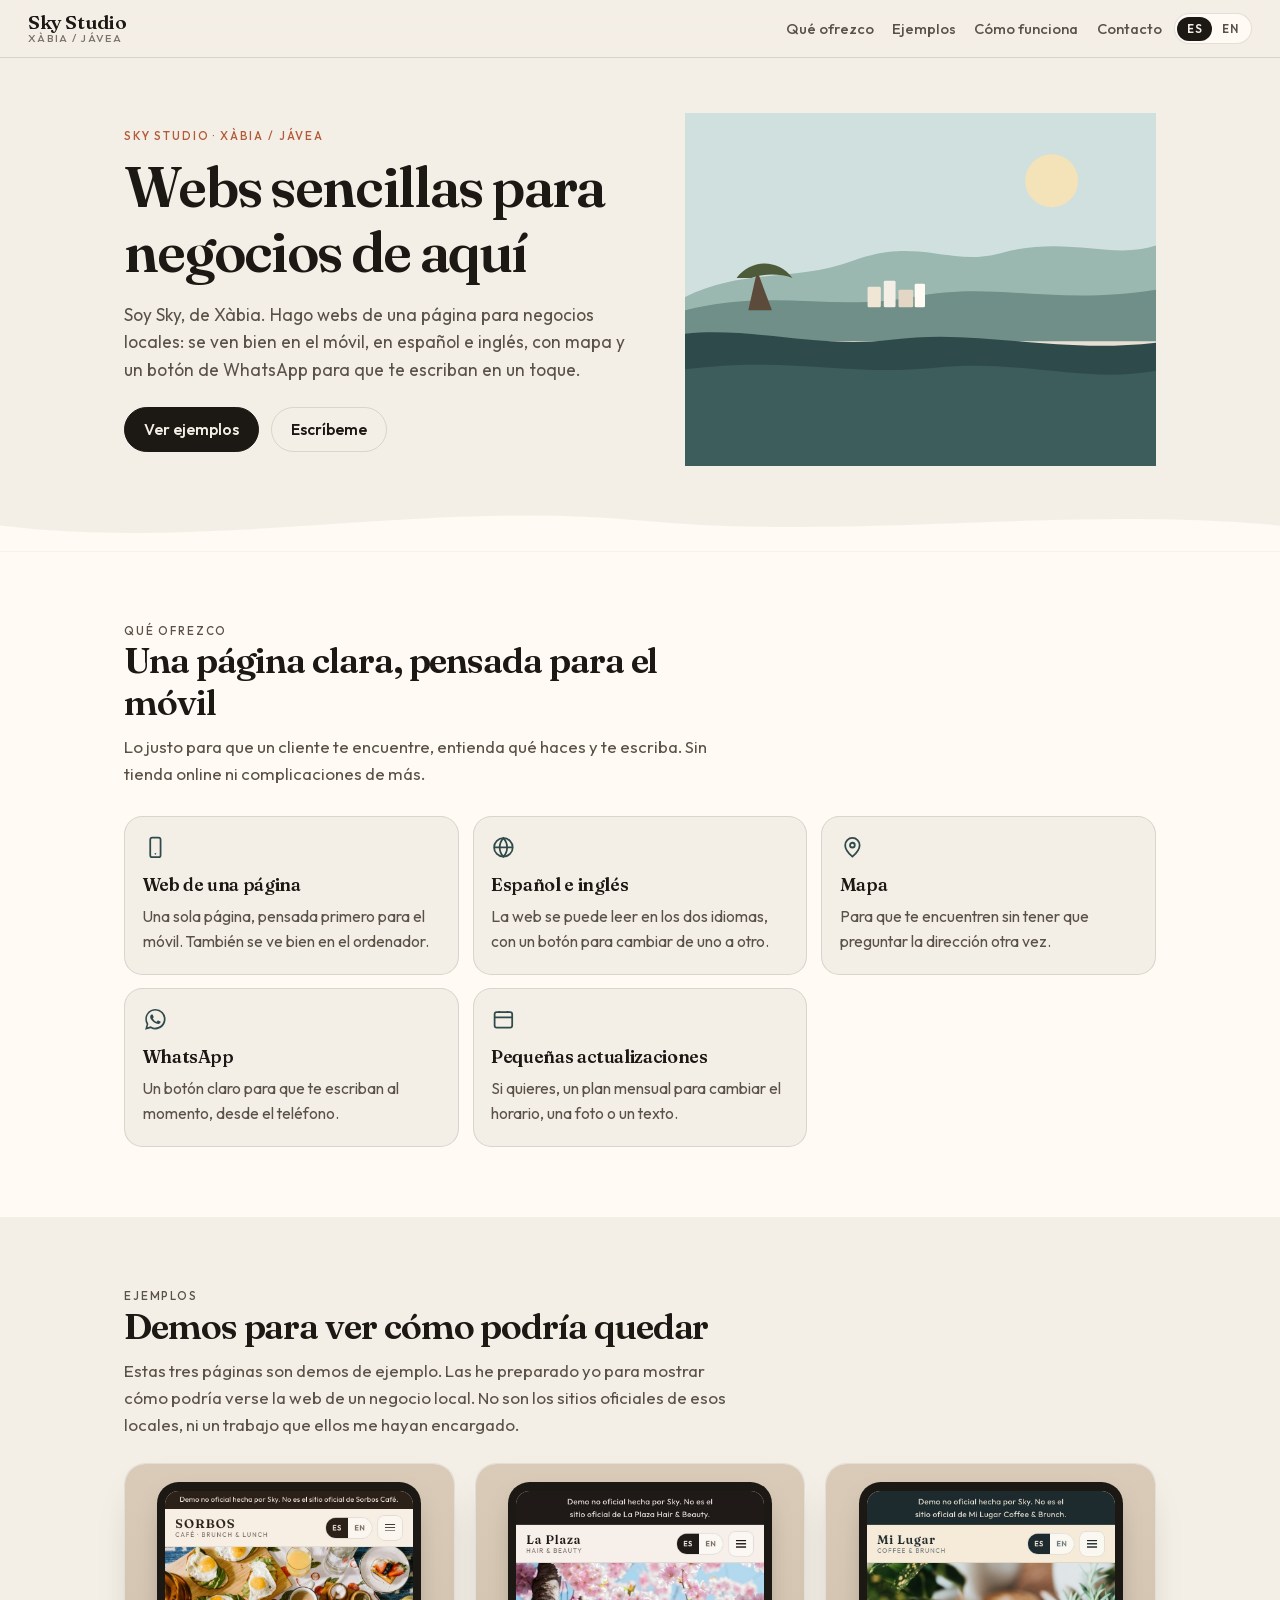
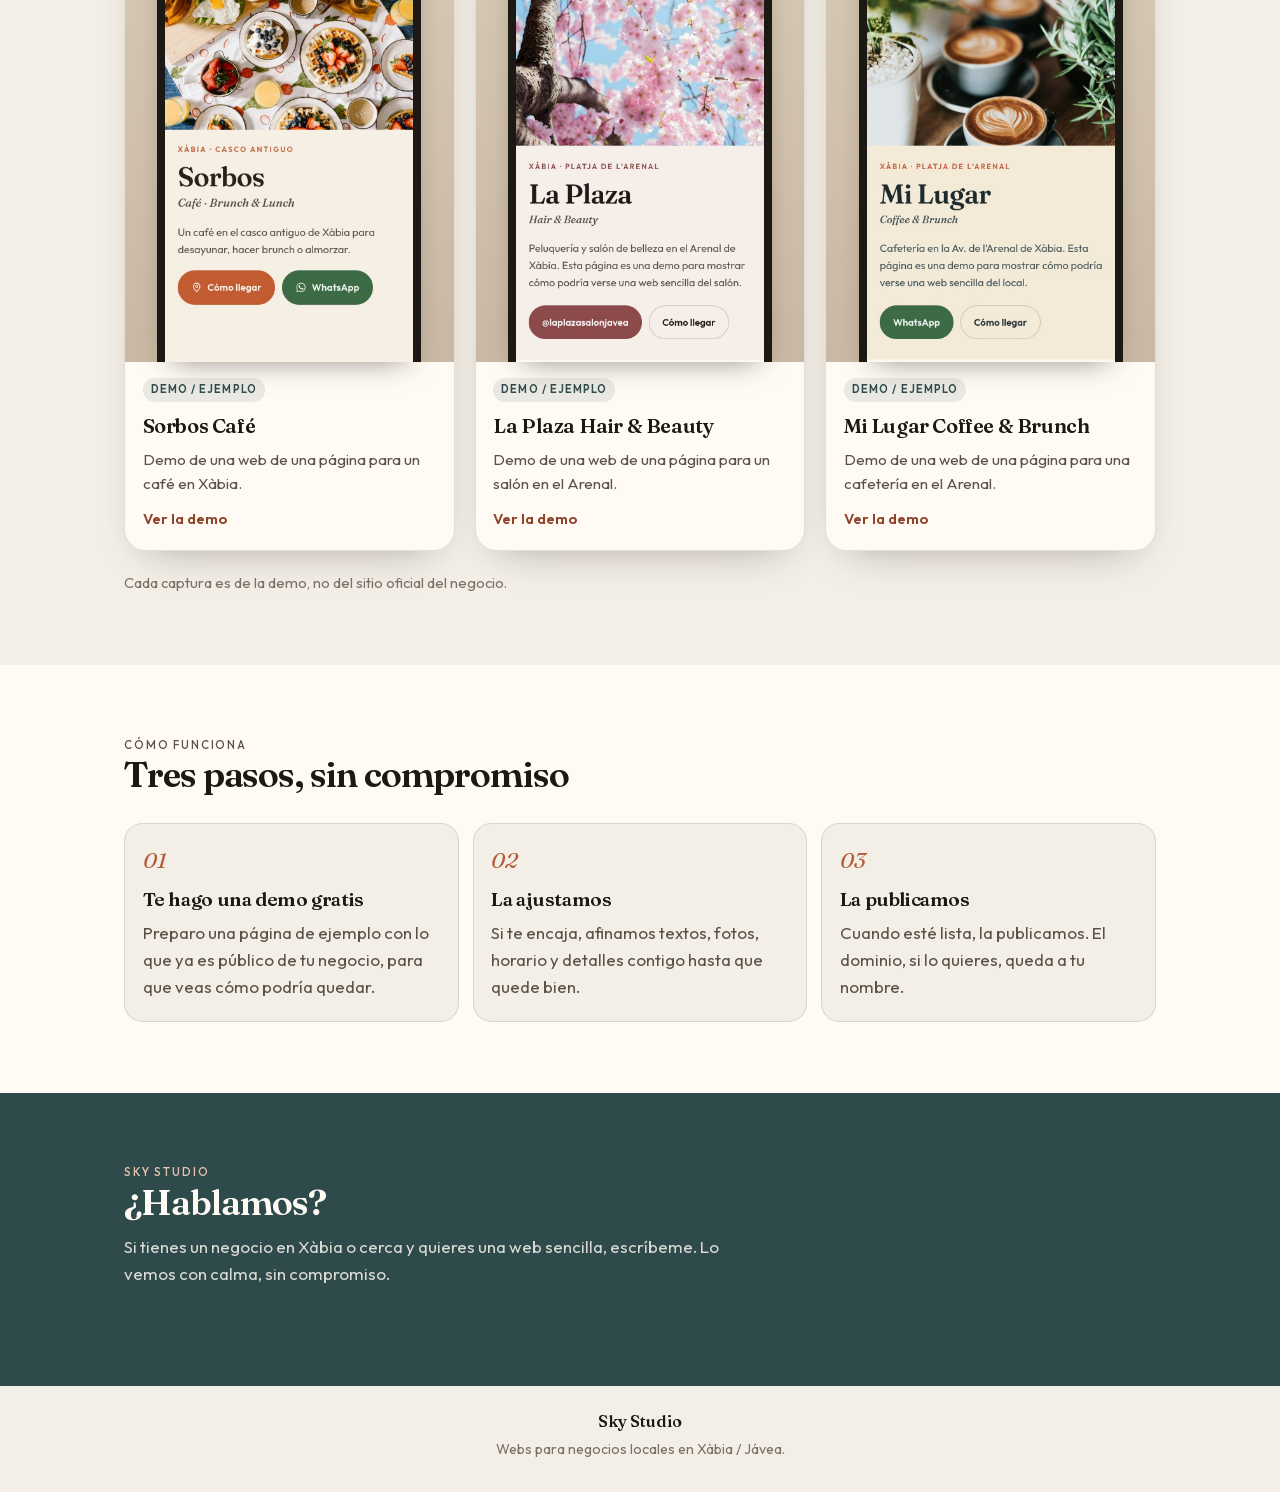
==== index.html @ 32c53ab1 "Publish Sky Studio site and unofficial demo pages Static site for Sky Studio at the repo root, with " ====
<!DOCTYPE html>
<html lang="es">
<head>
  <meta charset="utf-8">
  <meta name="viewport" content="width=device-width, initial-scale=1">
  <meta name="description" content="Sky Studio. Soy Sky, de Xàbia, y hago webs sencillas de una página para negocios locales: en el móvil, en español e inglés, con mapa y un botón de WhatsApp.">
  <meta name="theme-color" content="#f3eee6">
  <title>Sky Studio · Webs para negocios en Xàbia / Jávea</title>
  <link rel="icon" href="assets/icons/favicon.svg" type="image/svg+xml">
  <link rel="stylesheet" href="assets/css/styles.css">
</head>
<body>
  <a class="skip" href="#contenido">
    <span data-lang="es">Saltar al contenido</span>
    <span data-lang="en" hidden>Skip to content</span>
  </a>

  <header class="header">
    <a class="logo" href="#inicio">
      <span class="logo-name">Sky Studio</span>
      <span class="logo-sub">Xàbia / Jávea</span>
    </a>
    <nav class="nav" aria-label="Principal">
      <a href="#ofrezco" data-es="Qué ofrezco" data-en="What I offer">Qué ofrezco</a>
      <a href="#ejemplos" data-es="Ejemplos" data-en="Examples">Ejemplos</a>
      <a href="#como-funciona" data-es="Cómo funciona" data-en="How it works">Cómo funciona</a>
      <!-- Temporarily hidden until prices are set:
      <a href="#tarifas" data-es="Tarifas" data-en="Prices">Tarifas</a>
      -->
      <a href="#contacto" data-es="Contacto" data-en="Contact">Contacto</a>
    </nav>
    <div class="header-actions">
      <div class="lang-toggle" role="group" aria-label="Idioma / Language">
        <button type="button" data-set-lang="es" aria-pressed="true">ES</button>
        <button type="button" data-set-lang="en" aria-pressed="false">EN</button>
      </div>
      <button class="nav-toggle" type="button" aria-expanded="false" aria-controls="menu-movil">
        <span class="nav-toggle-icon"></span>
        <span class="visually-hidden" data-es="Abrir menú" data-en="Open menu">Abrir menú</span>
      </button>
    </div>
  </header>

  <nav class="nav-mobile" id="menu-movil" aria-label="Móvil">
    <a href="#ofrezco" data-es="Qué ofrezco" data-en="What I offer">Qué ofrezco</a>
    <a href="#ejemplos" data-es="Ejemplos" data-en="Examples">Ejemplos</a>
    <a href="#como-funciona" data-es="Cómo funciona" data-en="How it works">Cómo funciona</a>
    <!-- Temporarily hidden until prices are set:
    <a href="#tarifas" data-es="Tarifas" data-en="Prices">Tarifas</a>
    -->
    <a href="#contacto" data-es="Contacto" data-en="Contact">Contacto</a>
  </nav>

  <main id="contenido">
    <section class="hero" id="inicio">
      <div class="hero-inner">
        <div class="hero-copy">
          <p class="eyebrow">Sky Studio · Xàbia / Jávea</p>
          <h1 data-lang="es">Webs sencillas para negocios de aquí</h1>
          <h1 data-lang="en" hidden>Simple websites for local businesses</h1>
          <p class="hero-lead" data-lang="es">Soy Sky, de Xàbia. Hago webs de una página para negocios locales: se ven bien en el móvil, en español e inglés, con mapa y un botón de WhatsApp para que te escriban en un toque.</p>
          <p class="hero-lead" data-lang="en" hidden>I’m Sky, from Xàbia. I build one-page websites for local businesses: they look good on a phone, come in Spanish and English, and include a map and a WhatsApp button so people can message you in one tap.</p>
          <div class="hero-actions">
            <a class="btn btn-primary" href="#ejemplos" data-es="Ver ejemplos" data-en="See examples">Ver ejemplos</a>
            <a class="btn btn-ghost" href="#contacto" data-es="Escríbeme" data-en="Get in touch">Escríbeme</a>
          </div>
        </div>
        <div class="hero-art" aria-hidden="true">
          <svg viewBox="0 0 640 480" xmlns="http://www.w3.org/2000/svg" focusable="false">
            <rect width="640" height="480" rx="28" fill="#e8e0d4"/>
            <rect x="0" y="0" width="640" height="260" fill="#cfe0df"/>
            <circle cx="498" cy="92" r="36" fill="#f4e2b8"/>
            <path d="M0 250 C80 210 150 230 230 200 C320 168 360 210 430 190 C520 166 580 200 640 180 L640 280 L0 280 Z" fill="#9bb8b0"/>
            <path d="M0 268 C120 238 200 270 310 250 C420 228 500 262 640 240 L640 310 L0 310 Z" fill="#6f8f88"/>
            <path d="M0 300 C90 290 180 320 280 308 C400 292 500 328 640 312 L640 480 L0 480 Z" fill="#2f4a4a"/>
            <path d="M0 348 C140 330 220 358 340 346 C460 334 540 368 640 350 L640 480 L0 480 Z" fill="#3d5c5c"/>
            <path d="M86 268 L98 214 L118 268 Z" fill="#5c4a3a"/>
            <path d="M70 224 C90 198 126 198 146 224 C128 218 108 218 90 224 Z" fill="#4d5b3a"/>
            <rect x="248" y="236" width="18" height="28" rx="2" fill="#efe6d6"/>
            <rect x="270" y="228" width="16" height="36" rx="2" fill="#f3eee6"/>
            <rect x="290" y="240" width="20" height="24" rx="2" fill="#e4d6c4"/>
            <rect x="312" y="232" width="14" height="32" rx="2" fill="#fffaf4"/>
          </svg>
        </div>
      </div>
    </section>

    <svg class="wave" viewBox="0 0 1440 80" preserveAspectRatio="none" aria-hidden="true" focusable="false">
      <path d="M0 40 C240 80 480 0 720 32 C960 64 1200 8 1440 40 L1440 80 L0 80 Z"></path>
    </svg>

    <section class="section offers" id="ofrezco">
      <div class="section-inner">
        <div class="section-head">
          <p class="eyebrow" data-es="Qué ofrezco" data-en="What I offer">Qué ofrezco</p>
          <h2 data-lang="es">Una página clara, pensada para el móvil</h2>
          <h2 data-lang="en" hidden>A clear page, designed for a phone</h2>
          <p data-lang="es">Lo justo para que un cliente te encuentre, entienda qué haces y te escriba. Sin tienda online ni complicaciones de más.</p>
          <p data-lang="en" hidden>Just enough for a customer to find you, understand what you do and get in touch. No online shop, and no extra complication.</p>
        </div>
        <div class="offer-grid">
          <article class="offer-card">
            <svg viewBox="0 0 24 24" fill="none" stroke="currentColor" stroke-width="1.7" aria-hidden="true"><rect x="7" y="2.5" width="10" height="19" rx="2"/><circle cx="12" cy="18.2" r="0.8" fill="currentColor" stroke="none"/></svg>
            <h3 data-lang="es">Web de una página</h3>
            <h3 data-lang="en" hidden>A one-page site</h3>
            <p data-lang="es">Una sola página, pensada primero para el móvil. También se ve bien en el ordenador.</p>
            <p data-lang="en" hidden>A single page, designed mobile-first. It also works well on a computer.</p>
          </article>
          <article class="offer-card">
            <svg viewBox="0 0 24 24" fill="none" stroke="currentColor" stroke-width="1.7" aria-hidden="true"><circle cx="12" cy="12" r="9"/><path d="M3 12h18M12 3c2.4 2.6 3.6 5.7 3.6 9s-1.2 6.4-3.6 9c-2.4-2.6-3.6-5.7-3.6-9s1.2-6.4 3.6-9Z"/></svg>
            <h3 data-lang="es">Español e inglés</h3>
            <h3 data-lang="en" hidden>Spanish and English</h3>
            <p data-lang="es">La web se puede leer en los dos idiomas, con un botón para cambiar de uno a otro.</p>
            <p data-lang="en" hidden>The site can be read in both languages, with a button to switch from one to the other.</p>
          </article>
          <article class="offer-card">
            <svg viewBox="0 0 24 24" fill="none" stroke="currentColor" stroke-width="1.7" aria-hidden="true"><path d="M12 21s7-6.2 7-11.2A7 7 0 0 0 5 9.8C5 14.8 12 21 12 21Z"/><circle cx="12" cy="9.8" r="2.3"/></svg>
            <h3 data-lang="es">Mapa</h3>
            <h3 data-lang="en" hidden>A map</h3>
            <p data-lang="es">Para que te encuentren sin tener que preguntar la dirección otra vez.</p>
            <p data-lang="en" hidden>So people can find you without having to ask for the address again.</p>
          </article>
          <article class="offer-card">
            <svg viewBox="0 0 24 24" fill="currentColor" aria-hidden="true"><path d="M19.05 4.91A9.87 9.87 0 0 0 12.02 2C6.61 2 2.21 6.4 2.22 11.81c0 1.73.45 3.42 1.32 4.91L2 22l5.42-1.42a9.86 9.86 0 0 0 4.6 1.17h.00c5.4 0 9.8-4.4 9.81-9.81a9.77 9.77 0 0 0-2.78-7.03Zm-7.03 15.1h-.00a8.2 8.2 0 0 1-4.18-1.15l-.3-.18-3.22.84.86-3.14-.2-.32a8.19 8.19 0 0 1-1.26-4.37c0-4.53 3.69-8.21 8.23-8.21 2.2 0 4.26.86 5.81 2.41a8.16 8.16 0 0 1 2.4 5.81c-.01 4.53-3.7 8.21-8.14 8.21Zm4.5-6.15c-.25-.12-1.46-.72-1.69-.8-.23-.09-.39-.12-.56.12-.16.25-.64.8-.78.96-.14.16-.29.18-.54.06-.25-.12-1.05-.39-2-1.23-.74-.66-1.24-1.47-1.38-1.72-.14-.25-.02-.38.11-.5.11-.11.25-.29.37-.43.12-.14.16-.25.25-.41.08-.16.04-.31-.02-.43-.06-.12-.56-1.35-.77-1.85-.2-.48-.41-.42-.56-.42h-.48c-.16 0-.43.06-.65.31-.23.25-.86.84-.86 2.05 0 1.21.88 2.38 1 2.54.12.16 1.73 2.64 4.2 3.7.59.25 1.05.41 1.41.52.59.19 1.13.16 1.56.1.48-.07 1.46-.6 1.67-1.17.21-.58.21-1.07.14-1.17-.06-.11-.23-.18-.48-.3Z"/></svg>
            <h3>WhatsApp</h3>
            <p data-lang="es">Un botón claro para que te escriban al momento, desde el teléfono.</p>
            <p data-lang="en" hidden>A clear button so people can message you straight away, from their phone.</p>
          </article>
          <article class="offer-card">
            <svg viewBox="0 0 24 24" fill="none" stroke="currentColor" stroke-width="1.7" aria-hidden="true"><rect x="3.5" y="5" width="17" height="15" rx="2"/><path d="M8 5V3.8M16 5V3.8M3.5 10h17"/></svg>
            <h3 data-lang="es">Pequeñas actualizaciones</h3>
            <h3 data-lang="en" hidden>Small monthly updates</h3>
            <p data-lang="es">Si quieres, un plan mensual para cambiar el horario, una foto o un texto.</p>
            <p data-lang="en" hidden>If you like, a monthly plan to change opening hours, a photo or a line of text.</p>
          </article>
        </div>
      </div>
    </section>

    <section class="section work" id="ejemplos">
      <div class="section-inner">
        <div class="section-head work-intro">
          <p class="eyebrow" data-es="Ejemplos" data-en="Examples">Ejemplos</p>
          <h2 data-lang="es">Demos para ver cómo podría quedar</h2>
          <h2 data-lang="en" hidden>Demos, to show how a site could look</h2>
          <p data-lang="es">Estas tres páginas son demos de ejemplo. Las he preparado yo para mostrar cómo podría verse la web de un negocio local. No son los sitios oficiales de esos locales, ni un trabajo que ellos me hayan encargado.</p>
          <p data-lang="en" hidden>These three pages are example demos. I made them to show how a local business website could look. They are not those businesses’ official sites, and they were not commissioned by them.</p>
        </div>
        <div class="work-grid">
          <a class="work-card" href="./sorbos-cafe/">
            <div class="work-preview">
              <div class="phone">
                <img src="assets/images/demos/sorbos-cafe.jpg" width="780" height="1480" alt="Captura de la demo de Sorbos Café. No es el sitio oficial.">
              </div>
            </div>
            <div class="work-body">
              <span class="badge">Demo / ejemplo</span>
              <h3>Sorbos Café</h3>
              <p data-lang="es">Demo de una web de una página para un café en Xàbia.</p>
              <p data-lang="en" hidden>A one-page website demo for a café in Xàbia.</p>
              <span class="work-link" data-es="Ver la demo" data-en="View the demo">Ver la demo</span>
            </div>
          </a>
          <a class="work-card" href="./la-plaza-hair-beauty/">
            <div class="work-preview">
              <div class="phone">
                <img src="assets/images/demos/la-plaza-hair-beauty.jpg" width="780" height="1480" alt="Captura de la demo de La Plaza Hair &amp; Beauty. No es el sitio oficial.">
              </div>
            </div>
            <div class="work-body">
              <span class="badge">Demo / ejemplo</span>
              <h3>La Plaza Hair &amp; Beauty</h3>
              <p data-lang="es">Demo de una web de una página para un salón en el Arenal.</p>
              <p data-lang="en" hidden>A one-page website demo for a salon in the Arenal.</p>
              <span class="work-link" data-es="Ver la demo" data-en="View the demo">Ver la demo</span>
            </div>
          </a>
          <a class="work-card" href="./mi-lugar-coffee-brunch/">
            <div class="work-preview">
              <div class="phone">
                <img src="assets/images/demos/mi-lugar-coffee-brunch.jpg" width="780" height="1480" alt="Captura de la demo de Mi Lugar Coffee &amp; Brunch. No es el sitio oficial.">
              </div>
            </div>
            <div class="work-body">
              <span class="badge">Demo / ejemplo</span>
              <h3>Mi Lugar Coffee &amp; Brunch</h3>
              <p data-lang="es">Demo de una web de una página para una cafetería en el Arenal.</p>
              <p data-lang="en" hidden>A one-page website demo for a café in the Arenal.</p>
              <span class="work-link" data-es="Ver la demo" data-en="View the demo">Ver la demo</span>
            </div>
          </a>
        </div>
        <p class="work-note" data-lang="es">Cada captura es de la demo, no del sitio oficial del negocio.</p>
        <p class="work-note" data-lang="en" hidden>Each screenshot is of the demo, not of the business’s official site.</p>
      </div>
    </section>

    <section class="section steps" id="como-funciona">
      <div class="section-inner">
        <div class="section-head">
          <p class="eyebrow" data-es="Cómo funciona" data-en="How it works">Cómo funciona</p>
          <h2 data-lang="es">Tres pasos, sin compromiso</h2>
          <h2 data-lang="en" hidden>Three steps, no obligation</h2>
        </div>
        <div class="step-grid">
          <article class="step">
            <div class="step-num">01</div>
            <h3 data-lang="es">Te hago una demo gratis</h3>
            <h3 data-lang="en" hidden>I make you a free demo</h3>
            <p data-lang="es">Preparo una página de ejemplo con lo que ya es público de tu negocio, para que veas cómo podría quedar.</p>
            <p data-lang="en" hidden>I put together a sample page from what is already public about your business, so you can see how it could look.</p>
          </article>
          <article class="step">
            <div class="step-num">02</div>
            <h3 data-lang="es">La ajustamos</h3>
            <h3 data-lang="en" hidden>We adjust it</h3>
            <p data-lang="es">Si te encaja, afinamos textos, fotos, horario y detalles contigo hasta que quede bien.</p>
            <p data-lang="en" hidden>If it feels right, we refine the copy, photos, opening hours and details with you until it sits well.</p>
          </article>
          <article class="step">
            <div class="step-num">03</div>
            <h3 data-lang="es">La publicamos</h3>
            <h3 data-lang="en" hidden>We publish it</h3>
            <p data-lang="es">Cuando esté lista, la publicamos. El dominio, si lo quieres, queda a tu nombre.</p>
            <p data-lang="en" hidden>When it’s ready, we publish it. The domain, if you want one, is registered in your name.</p>
          </article>
        </div>
      </div>
    </section>

    <!-- Temporarily hidden until prices are set:
    <section class="section prices" id="tarifas">
      <div class="section-inner">
        <div class="section-head">
          <p class="eyebrow" data-es="Tarifas" data-en="Prices">Tarifas</p>
          <h2 data-lang="es">Precios claros, confirmados por escrito</h2>
          <h2 data-lang="en" hidden>Clear prices, confirmed in writing</h2>
          <p data-lang="es">Estas tarifas son orientativas. Te las confirmo por escrito antes de empezar.</p>
          <p data-lang="en" hidden>These prices are a guide. I confirm them in writing before we start.</p>
        </div>
        <div class="price-list">
          <div class="price-row">
            <div class="price-copy">
              <h3 data-lang="es">Web básica</h3>
              <h3 data-lang="en" hidden>Basic website</h3>
              <p data-lang="es">Una página, móvil, español e inglés, mapa y botón de WhatsApp. Pago único.</p>
              <p data-lang="en" hidden>One page, mobile-first, Spanish and English, a map and a WhatsApp button. One-off.</p>
            </div>
            <div class="price-amount"><span class="price-ph">[precio]</span></div>
          </div>
          <div class="price-row">
            <div class="price-copy">
              <h3 data-lang="es">Mantenimiento mensual</h3>
              <h3 data-lang="en" hidden>Monthly maintenance</h3>
              <p data-lang="es">Opcional. Pequeñas actualizaciones (horario, fotos, textos). Sin permanencia.</p>
              <p data-lang="en" hidden>Optional. Small updates (hours, photos, text). No lock-in.</p>
            </div>
            <div class="price-amount"><span class="price-ph">[precio]</span> <span data-es="/ mes" data-en="/ month">/ mes</span></div>
          </div>
          <div class="price-row">
            <div class="price-copy">
              <h3 data-lang="es">Dominio</h3>
              <h3 data-lang="en" hidden>Domain</h3>
              <p data-lang="es">Opcional. Una dirección propia (por ejemplo, tunegocio.es), a tu nombre.</p>
              <p data-lang="en" hidden>Optional. Your own address (for example, yourbusiness.es), in your name.</p>
            </div>
            <div class="price-amount"><span class="price-ph">[precio]</span> <span data-es="/ año" data-en="/ year">/ año</span></div>
          </div>
        </div>
        <p class="price-fine" data-lang="es">Los precios no incluyen IVA, que se añadirá en la factura. El alojamiento se acuerda en cada caso.</p>
        <p class="price-fine" data-lang="en" hidden>Prices do not include VAT (IVA), which will be added on the invoice. Hosting is agreed in each case.</p>
      </div>
    </section>

    -->

    <section class="section contact" id="contacto">
      <div class="section-inner">
        <div class="section-head">
          <p class="eyebrow" style="color:#e8c4b0">Sky Studio</p>
          <h2 data-lang="es">¿Hablamos?</h2>
          <h2 data-lang="en" hidden>Shall we talk?</h2>
          <p data-lang="es">Si tienes un negocio en Xàbia o cerca y quieres una web sencilla, escríbeme. Lo vemos con calma, sin compromiso.</p>
          <p data-lang="en" hidden>If you have a business in Xàbia or nearby and you’d like a simple website, get in touch. We can talk it through, no obligation.</p>
        </div>
        <!-- Temporarily hidden until contact details are set:
        <ul class="contact-list">
          <li>
            <span class="contact-label">Instagram</span>
            <span class="contact-value">[Instagram]</span>
          </li>
          <li>
            <span class="contact-label">WhatsApp / email</span>
            <span class="contact-value">[WhatsApp/email]</span>
          </li>
        </ul>
        -->
      </div>
    </section>
  </main>

  <footer class="footer">
    <strong>Sky Studio</strong>
    <p data-lang="es">Webs para negocios locales en Xàbia / Jávea.</p>
    <p data-lang="en" hidden>Websites for local businesses in Xàbia / Jávea.</p>
  </footer>

  <script src="assets/js/main.js"></script>
</body>
</html>
---- assets/css/styles.css ----
@font-face {
  font-family: "Fraunces";
  font-style: normal;
  font-weight: 400 700;
  font-display: swap;
  src: url("../fonts/fraunces-latin.woff2") format("woff2");
  unicode-range: U+0000-00FF, U+0131, U+0152-0153, U+02BB-02BC, U+02C6, U+02DA, U+02DC, U+0304, U+0308, U+0329, U+2000-206F, U+20AC, U+2122, U+2191, U+2193, U+2212, U+2215, U+FEFF, U+FFFD;
}
@font-face {
  font-family: "Fraunces";
  font-style: normal;
  font-weight: 400 700;
  font-display: swap;
  src: url("../fonts/fraunces-latin-ext.woff2") format("woff2");
  unicode-range: U+0100-02BA, U+02BD-02C5, U+02C7-02CC, U+02CE-02D7, U+02DD-02FF, U+0304, U+0308, U+0329, U+1D00-1DBF, U+1E00-1E9F, U+1EF2-1EFF, U+2020, U+20A0-20AB, U+20AD-20C4, U+2113, U+2C60-2C7F, U+A720-A7FF;
}
@font-face {
  font-family: "Fraunces";
  font-style: italic;
  font-weight: 400 700;
  font-display: swap;
  src: url("../fonts/fraunces-italic-latin.woff2") format("woff2");
  unicode-range: U+0000-00FF, U+0131, U+0152-0153, U+02BB-02BC, U+02C6, U+02DA, U+02DC, U+0304, U+0308, U+0329, U+2000-206F, U+20AC, U+2122, U+2191, U+2193, U+2212, U+2215, U+FEFF, U+FFFD;
}
@font-face {
  font-family: "Fraunces";
  font-style: italic;
  font-weight: 400 700;
  font-display: swap;
  src: url("../fonts/fraunces-italic-latin-ext.woff2") format("woff2");
  unicode-range: U+0100-02BA, U+02BD-02C5, U+02C7-02CC, U+02CE-02D7, U+02DD-02FF, U+0304, U+0308, U+0329, U+1D00-1DBF, U+1E00-1E9F, U+1EF2-1EFF, U+2020, U+20A0-20AB, U+20AD-20C4, U+2113, U+2C60-2C7F, U+A720-A7FF;
}
@font-face {
  font-family: "Outfit";
  font-style: normal;
  font-weight: 300 700;
  font-display: swap;
  src: url("../fonts/outfit-latin.woff2") format("woff2");
  unicode-range: U+0000-00FF, U+0131, U+0152-0153, U+02BB-02BC, U+02C6, U+02DA, U+02DC, U+0304, U+0308, U+0329, U+2000-206F, U+20AC, U+2122, U+2191, U+2193, U+2212, U+2215, U+FEFF, U+FFFD;
}
@font-face {
  font-family: "Outfit";
  font-style: normal;
  font-weight: 300 700;
  font-display: swap;
  src: url("../fonts/outfit-latin-ext.woff2") format("woff2");
  unicode-range: U+0100-02BA, U+02BD-02C5, U+02C7-02CC, U+02CE-02D7, U+02DD-02FF, U+0304, U+0308, U+0329, U+1D00-1DBF, U+1E00-1E9F, U+1EF2-1EFF, U+2020, U+20A0-20AB, U+20AD-20C4, U+2113, U+2C60-2C7F, U+A720-A7FF;
}

:root {
  --cream: #f3eee6;
  --cream-2: #e8e0d4;
  --paper: #fffaf4;
  --ink: #1c1814;
  --ink-soft: #5a5248;
  --muted: #7a7167;
  --line: rgba(28, 24, 20, 0.12);
  --terracotta: #b35a38;
  --terracotta-dark: #8e4228;
  --sea: #2f4a4a;
  --sea-2: #3d5c5c;
  --sand: #e4d6c4;
  --header-h: 3.65rem;
  --radius: 1.15rem;
  --shadow: 0 18px 40px -24px rgba(28, 24, 20, 0.4);
  --font-serif: "Fraunces", "Palatino Linotype", Palatino, "Times New Roman", serif;
  --font-sans: "Outfit", "Segoe UI", system-ui, sans-serif;
  --ease: cubic-bezier(0.22, 1, 0.36, 1);
  --max: 68rem;
  --pad: 1.25rem;
}

*, *::before, *::after { box-sizing: border-box; }

html {
  scroll-behavior: smooth;
  -webkit-text-size-adjust: 100%;
}

@media (prefers-reduced-motion: reduce) {
  html { scroll-behavior: auto; }
  *, *::before, *::after {
    animation-duration: 0.01ms !important;
    animation-iteration-count: 1 !important;
    transition-duration: 0.01ms !important;
  }
}

body {
  margin: 0;
  font-family: var(--font-sans);
  font-weight: 400;
  color: var(--ink);
  background: var(--cream);
  line-height: 1.6;
  font-size: 1.05rem;
  -webkit-font-smoothing: antialiased;
  text-rendering: optimizeLegibility;
}

img { max-width: 100%; display: block; height: auto; }
a { color: var(--terracotta-dark); }
a:hover { color: var(--terracotta); }
button, a { -webkit-tap-highlight-color: transparent; }

:focus-visible {
  outline: 2px solid var(--terracotta);
  outline-offset: 3px;
}

.visually-hidden {
  position: absolute;
  width: 1px;
  height: 1px;
  padding: 0;
  margin: -1px;
  overflow: hidden;
  clip: rect(0, 0, 0, 0);
  white-space: nowrap;
  border: 0;
}

.skip {
  position: absolute;
  left: 0.75rem;
  top: -4rem;
  background: var(--ink);
  color: var(--cream);
  padding: 0.6rem 1rem;
  z-index: 200;
  border-radius: 0.4rem;
  text-decoration: none;
}
.skip:focus { top: 0.75rem; }

/* Header */
.header {
  position: sticky;
  top: 0;
  z-index: 50;
  display: flex;
  align-items: center;
  gap: 0.75rem;
  min-height: var(--header-h);
  padding: 0.45rem var(--pad);
  background: rgba(243, 238, 230, 0.92);
  backdrop-filter: blur(12px);
  -webkit-backdrop-filter: blur(12px);
  border-bottom: 1px solid var(--line);
}

.logo {
  display: flex;
  flex-direction: column;
  text-decoration: none;
  color: var(--ink);
  line-height: 1.1;
  min-width: 0;
  margin-right: auto;
}
.logo:hover { color: var(--ink); }
.logo-name {
  font-family: var(--font-serif);
  font-weight: 600;
  font-size: 1.2rem;
  letter-spacing: -0.02em;
}
.logo-sub {
  font-size: 0.68rem;
  letter-spacing: 0.12em;
  text-transform: uppercase;
  color: var(--muted);
  font-weight: 500;
}

.nav {
  display: none;
  align-items: center;
  gap: 0.15rem 1.15rem;
}
.nav a {
  text-decoration: none;
  color: var(--ink-soft);
  font-size: 0.92rem;
  font-weight: 500;
  white-space: nowrap;
}
.nav a:hover { color: var(--ink); }

.header-actions {
  display: flex;
  align-items: center;
  gap: 0.5rem;
  flex-shrink: 0;
}

.lang-toggle {
  display: inline-flex;
  background: var(--paper);
  border: 1px solid var(--line);
  border-radius: 999px;
  padding: 0.15rem;
}
.lang-toggle button {
  appearance: none;
  border: 0;
  background: transparent;
  color: var(--ink-soft);
  font-family: var(--font-sans);
  font-size: 0.72rem;
  font-weight: 600;
  letter-spacing: 0.06em;
  padding: 0.28rem 0.62rem;
  border-radius: 999px;
  cursor: pointer;
}
.lang-toggle button[aria-pressed="true"] {
  background: var(--ink);
  color: var(--cream);
}

.nav-toggle {
  appearance: none;
  width: 2.5rem;
  height: 2.5rem;
  border: 1px solid var(--line);
  background: var(--paper);
  border-radius: 0.7rem;
  padding: 0;
  cursor: pointer;
  display: grid;
  place-items: center;
}
.nav-toggle-icon,
.nav-toggle-icon::before,
.nav-toggle-icon::after {
  display: block;
  width: 1.05rem;
  height: 1.5px;
  background: var(--ink);
  border-radius: 1px;
  position: relative;
  transition: transform 0.2s var(--ease), opacity 0.2s var(--ease);
}
.nav-toggle-icon::before,
.nav-toggle-icon::after {
  content: "";
  position: absolute;
  left: 0;
}
.nav-toggle-icon::before { top: -5px; }
.nav-toggle-icon::after { top: 5px; }
.nav-toggle[aria-expanded="true"] .nav-toggle-icon { background: transparent; }
.nav-toggle[aria-expanded="true"] .nav-toggle-icon::before { top: 0; transform: rotate(45deg); }
.nav-toggle[aria-expanded="true"] .nav-toggle-icon::after { top: 0; transform: rotate(-45deg); }

.nav-mobile {
  display: none;
  flex-direction: column;
  padding: 0.4rem var(--pad) 0.9rem;
  background: var(--cream);
  border-bottom: 1px solid var(--line);
}
.nav-mobile.is-open { display: flex; }
.nav-mobile a {
  text-decoration: none;
  color: var(--ink);
  font-weight: 500;
  padding: 0.7rem 0;
  border-bottom: 1px solid var(--line);
}
.nav-mobile a:last-child { border-bottom: 0; }

@media (min-width: 880px) {
  .nav { display: flex; }
  .nav-toggle, .nav-mobile, .nav-mobile.is-open { display: none; }
}

/* Shared layout */
.section {
  padding: 3.5rem 0;
}
.section-inner {
  width: 100%;
  max-width: var(--max);
  margin: 0 auto;
  padding: 0 var(--pad);
}
.section-head {
  max-width: 38rem;
  margin-bottom: 1.75rem;
}
.section-head h2,
.hero h1 {
  font-family: var(--font-serif);
  font-weight: 600;
  letter-spacing: -0.03em;
  line-height: 1.15;
  margin: 0 0 0.7rem;
}
.section-head h2 { font-size: clamp(1.7rem, 3.4vw, 2.25rem); }
.section-head p,
.lede {
  margin: 0;
  color: var(--ink-soft);
}

.eyebrow {
  margin: 0 0 0.55rem;
  font-size: 0.72rem;
  letter-spacing: 0.16em;
  text-transform: uppercase;
  color: var(--terracotta);
  font-weight: 500;
}

/* Hero */
.hero {
  padding: 2.4rem 0 2.8rem;
  position: relative;
  overflow: hidden;
}
.hero-inner {
  width: 100%;
  max-width: var(--max);
  margin: 0 auto;
  padding: 0 var(--pad);
  display: grid;
  gap: 2rem;
  align-items: center;
}
.hero h1 {
  font-size: clamp(2.15rem, 7vw, 3.55rem);
  margin-bottom: 1rem;
}
.hero-lead {
  margin: 0 0 1.5rem;
  font-size: 1.08rem;
  color: var(--ink-soft);
  max-width: 34em;
}
.hero-actions {
  display: flex;
  flex-wrap: wrap;
  gap: 0.7rem;
}

.hero-art {
  position: relative;
  min-height: 8rem;
}
.hero-art svg {
  width: 100%;
  height: auto;
  display: block;
}

.btn {
  display: inline-flex;
  align-items: center;
  justify-content: center;
  gap: 0.45rem;
  text-decoration: none;
  font-weight: 550;
  font-size: 0.98rem;
  padding: 0.75rem 1.2rem;
  border-radius: 999px;
  border: 1.5px solid transparent;
  line-height: 1.2;
}
.btn-primary {
  background: var(--ink);
  color: var(--cream);
  border-color: var(--ink);
}
.btn-primary:hover { background: #2a241e; color: var(--cream); }
.btn-ghost {
  background: transparent;
  color: var(--ink);
  border-color: var(--line);
}
.btn-ghost:hover { border-color: var(--ink); color: var(--ink); }

/* Offers */
.offers { background: var(--paper); }
.offer-grid {
  display: grid;
  gap: 0.85rem;
}
.offer-card {
  background: var(--cream);
  border: 1px solid var(--line);
  border-radius: var(--radius);
  padding: 1.15rem 1.1rem 1.2rem;
}
.offer-card svg {
  width: 1.55rem;
  height: 1.55rem;
  color: var(--sea);
  margin-bottom: 0.65rem;
  display: block;
}
.offer-card h3 {
  font-family: var(--font-serif);
  font-size: 1.12rem;
  font-weight: 600;
  margin: 0 0 0.3rem;
  letter-spacing: -0.02em;
}
.offer-card p {
  margin: 0;
  color: var(--ink-soft);
  font-size: 0.98rem;
}

/* Work */
.work-intro {
  margin-bottom: 1.5rem;
}
.work-grid {
  display: grid;
  gap: 1.25rem;
}
.work-card {
  display: flex;
  flex-direction: column;
  text-decoration: none;
  color: inherit;
  background: var(--paper);
  border: 1px solid var(--line);
  border-radius: 1.35rem;
  overflow: hidden;
  box-shadow: var(--shadow);
  min-width: 0;
  transition: transform 0.25s var(--ease), box-shadow 0.25s var(--ease);
}
.work-card:hover {
  color: inherit;
  transform: translateY(-3px);
  box-shadow: 0 22px 44px -22px rgba(28, 24, 20, 0.45);
}
.work-preview {
  background: linear-gradient(180deg, #d9cbb8 0%, #c9b8a3 100%);
  padding: 1.15rem 1.35rem 0;
  display: flex;
  justify-content: center;
}
.phone {
  width: min(100%, 16.5rem);
  background: #1c1814;
  border-radius: 1.35rem 1.35rem 0 0;
  padding: 0.55rem 0.5rem 0;
  box-shadow: 0 12px 30px -16px rgba(28, 24, 20, 0.6);
}
.phone img {
  width: 100%;
  height: auto;
  aspect-ratio: 780 / 1480;
  object-fit: cover;
  object-position: top;
  border-radius: 0.85rem 0.85rem 0 0;
  background: var(--cream);
}
.work-body {
  padding: 1rem 1.1rem 1.2rem;
  display: flex;
  flex-direction: column;
  gap: 0.35rem;
  min-width: 0;
}
.badge {
  display: inline-block;
  align-self: flex-start;
  font-size: 0.68rem;
  letter-spacing: 0.1em;
  text-transform: uppercase;
  font-weight: 600;
  color: var(--sea);
  background: rgba(47, 74, 74, 0.1);
  padding: 0.22rem 0.5rem;
  border-radius: 999px;
}
.work-body h3 {
  font-family: var(--font-serif);
  font-size: 1.25rem;
  font-weight: 600;
  margin: 0.15rem 0 0;
  letter-spacing: -0.02em;
}
.work-body p {
  margin: 0;
  color: var(--ink-soft);
  font-size: 0.95rem;
}
.work-link {
  margin-top: 0.35rem;
  font-weight: 600;
  font-size: 0.92rem;
  color: var(--terracotta-dark);
}

.work-note {
  margin: 1.25rem 0 0;
  font-size: 0.92rem;
  color: var(--muted);
}

/* Steps */
.steps { background: var(--paper); }
.step-grid {
  display: grid;
  gap: 0.85rem;
  counter-reset: step;
}
.step {
  background: var(--cream);
  border: 1px solid var(--line);
  border-radius: var(--radius);
  padding: 1.2rem 1.1rem 1.3rem;
}
.step-num {
  font-family: var(--font-serif);
  font-style: italic;
  font-size: 1.35rem;
  color: var(--terracotta);
  margin-bottom: 0.35rem;
}
.step h3 {
  font-family: var(--font-serif);
  font-size: 1.2rem;
  font-weight: 600;
  margin: 0 0 0.35rem;
  letter-spacing: -0.02em;
}
.step p {
  margin: 0;
  color: var(--ink-soft);
}

/* Prices */
.price-list {
  display: grid;
  gap: 0.75rem;
}
.price-row {
  display: flex;
  flex-wrap: wrap;
  align-items: baseline;
  justify-content: space-between;
  gap: 0.4rem 1rem;
  background: var(--paper);
  border: 1px solid var(--line);
  border-radius: var(--radius);
  padding: 1rem 1.1rem;
}
.price-row h3 {
  font-family: var(--font-serif);
  font-size: 1.15rem;
  font-weight: 600;
  margin: 0 0 0.2rem;
  letter-spacing: -0.02em;
}
.price-row p {
  margin: 0;
  color: var(--ink-soft);
  font-size: 0.95rem;
  flex-basis: 100%;
}
@media (min-width: 640px) {
  .price-row p { flex-basis: auto; max-width: 36rem; }
  .price-copy { flex: 1; min-width: 0; }
  .price-row p { flex-basis: auto; }
}
.price-amount {
  font-family: var(--font-serif);
  font-style: italic;
  font-size: 1.2rem;
  color: var(--terracotta-dark);
  white-space: nowrap;
}
.price-ph {
  display: inline-block;
  border-bottom: 1.5px dashed var(--terracotta);
  padding: 0 0.15rem;
}
.price-fine {
  margin: 1rem 0 0;
  font-size: 0.92rem;
  color: var(--muted);
}

/* Contact */
.contact { background: var(--sea); color: var(--cream); }
.contact .section-head h2 { color: var(--paper); }
.contact .section-head p { color: rgba(255, 250, 244, 0.82); }
.contact-list {
  list-style: none;
  margin: 0;
  padding: 0;
  display: grid;
  gap: 0.75rem;
}
.contact-list li {
  background: rgba(255, 250, 244, 0.07);
  border: 1px solid rgba(255, 250, 244, 0.14);
  border-radius: var(--radius);
  padding: 1rem 1.1rem;
}
.contact-label {
  display: block;
  font-size: 0.7rem;
  letter-spacing: 0.12em;
  text-transform: uppercase;
  color: rgba(255, 250, 244, 0.65);
  margin-bottom: 0.25rem;
  font-weight: 500;
}
.contact-value {
  font-family: var(--font-serif);
  font-size: 1.25rem;
  font-style: italic;
  color: var(--paper);
}

/* Footer */
.footer {
  padding: 1.4rem var(--pad) 2rem;
  text-align: center;
  color: var(--muted);
  font-size: 0.88rem;
}
.footer strong {
  font-family: var(--font-serif);
  font-weight: 600;
  color: var(--ink);
  font-size: 1rem;
  display: block;
  margin-bottom: 0.2rem;
}
.footer p { margin: 0; }

/* Decorative wave between hero and offers */
.wave {
  display: block;
  width: 100%;
  height: 3.2rem;
  color: var(--paper);
  margin-top: -1px;
}
.wave path { fill: currentColor; }

@media (min-width: 720px) {
  :root { --pad: 1.75rem; }
  .offer-grid { grid-template-columns: repeat(2, minmax(0, 1fr)); }
  .offer-grid .offer-card:last-child { grid-column: 1 / -1; }
  .step-grid { grid-template-columns: repeat(3, minmax(0, 1fr)); }
  .hero { padding: 3.4rem 0 2.2rem; }
}

@media (min-width: 960px) {
  .hero-inner {
    grid-template-columns: 1.05fr 0.95fr;
    gap: 2.5rem;
    align-items: center;
  }
  .offer-grid {
    grid-template-columns: repeat(3, minmax(0, 1fr));
  }
  .offer-grid .offer-card:last-child { grid-column: auto; }
  .work-grid { grid-template-columns: repeat(3, minmax(0, 1fr)); }
  .section { padding: 4.4rem 0; }
}

@media (min-width: 880px) and (max-width: 959px) {
  .work-grid { grid-template-columns: repeat(3, minmax(0, 1fr)); }
}
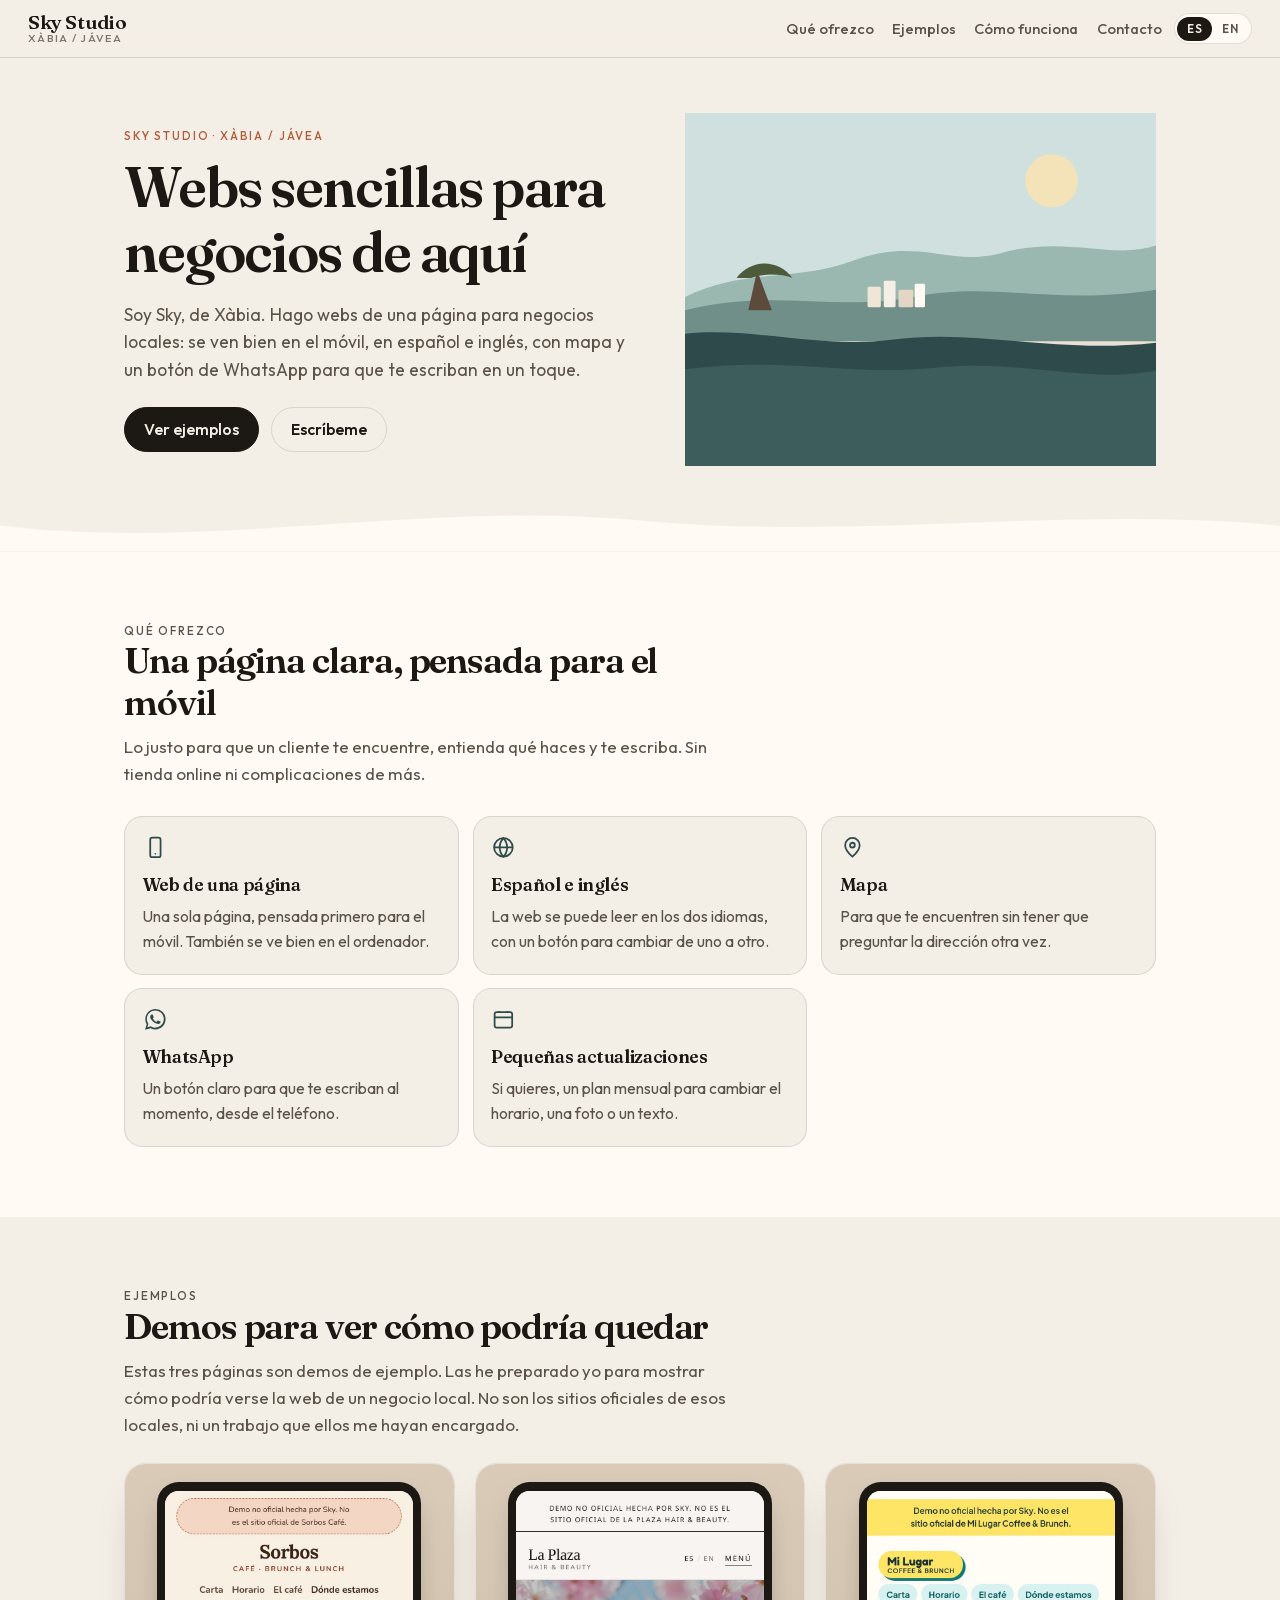
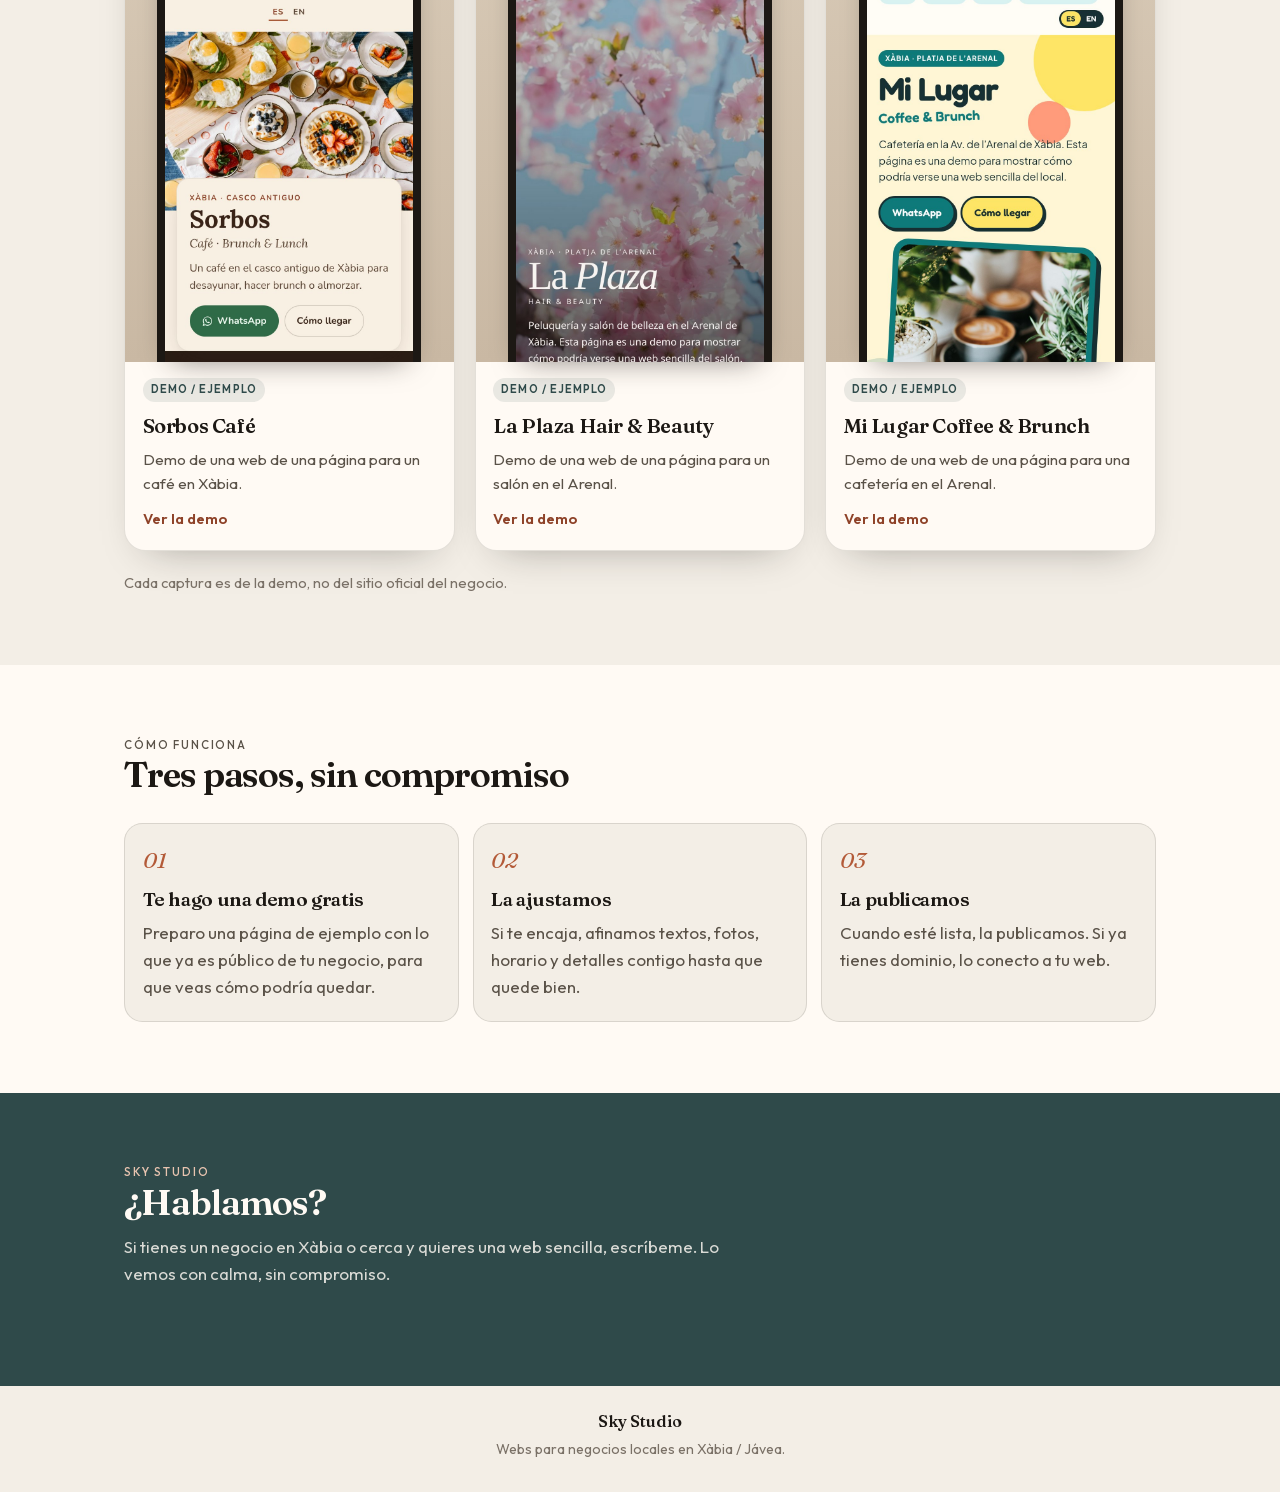
==== commit 3b825762: "Redesign the three unofficial demos and drop the domain price line Give each demo its own layout, pa" ====
--- a/index.html
+++ b/index.html
@@ -221,8 +221,8 @@
             <div class="step-num">03</div>
             <h3 data-lang="es">La publicamos</h3>
             <h3 data-lang="en" hidden>We publish it</h3>
-            <p data-lang="es">Cuando esté lista, la publicamos. El dominio, si lo quieres, queda a tu nombre.</p>
-            <p data-lang="en" hidden>When it’s ready, we publish it. The domain, if you want one, is registered in your name.</p>
+            <p data-lang="es">Cuando esté lista, la publicamos. Si ya tienes dominio, lo conecto a tu web.</p>
+            <p data-lang="en" hidden>When it’s ready, we publish it. Got your own domain? I can connect it.</p>
           </article>
         </div>
       </div>
@@ -257,18 +257,9 @@
             </div>
             <div class="price-amount"><span class="price-ph">[precio]</span> <span data-es="/ mes" data-en="/ month">/ mes</span></div>
           </div>
-          <div class="price-row">
-            <div class="price-copy">
-              <h3 data-lang="es">Dominio</h3>
-              <h3 data-lang="en" hidden>Domain</h3>
-              <p data-lang="es">Opcional. Una dirección propia (por ejemplo, tunegocio.es), a tu nombre.</p>
-              <p data-lang="en" hidden>Optional. Your own address (for example, yourbusiness.es), in your name.</p>
-            </div>
-            <div class="price-amount"><span class="price-ph">[precio]</span> <span data-es="/ año" data-en="/ year">/ año</span></div>
-          </div>
-        </div>
-        <p class="price-fine" data-lang="es">Los precios no incluyen IVA, que se añadirá en la factura. El alojamiento se acuerda en cada caso.</p>
-        <p class="price-fine" data-lang="en" hidden>Prices do not include VAT (IVA), which will be added on the invoice. Hosting is agreed in each case.</p>
+        </div>
+        <p class="price-fine" data-lang="es">Los precios no incluyen IVA, que se añadirá en la factura. El alojamiento se acuerda en cada caso. Si ya tienes dominio, lo conecto a tu web.</p>
+        <p class="price-fine" data-lang="en" hidden>Prices do not include VAT (IVA), which will be added on the invoice. Hosting is agreed in each case. Got your own domain? I can connect it.</p>
       </div>
     </section>
 
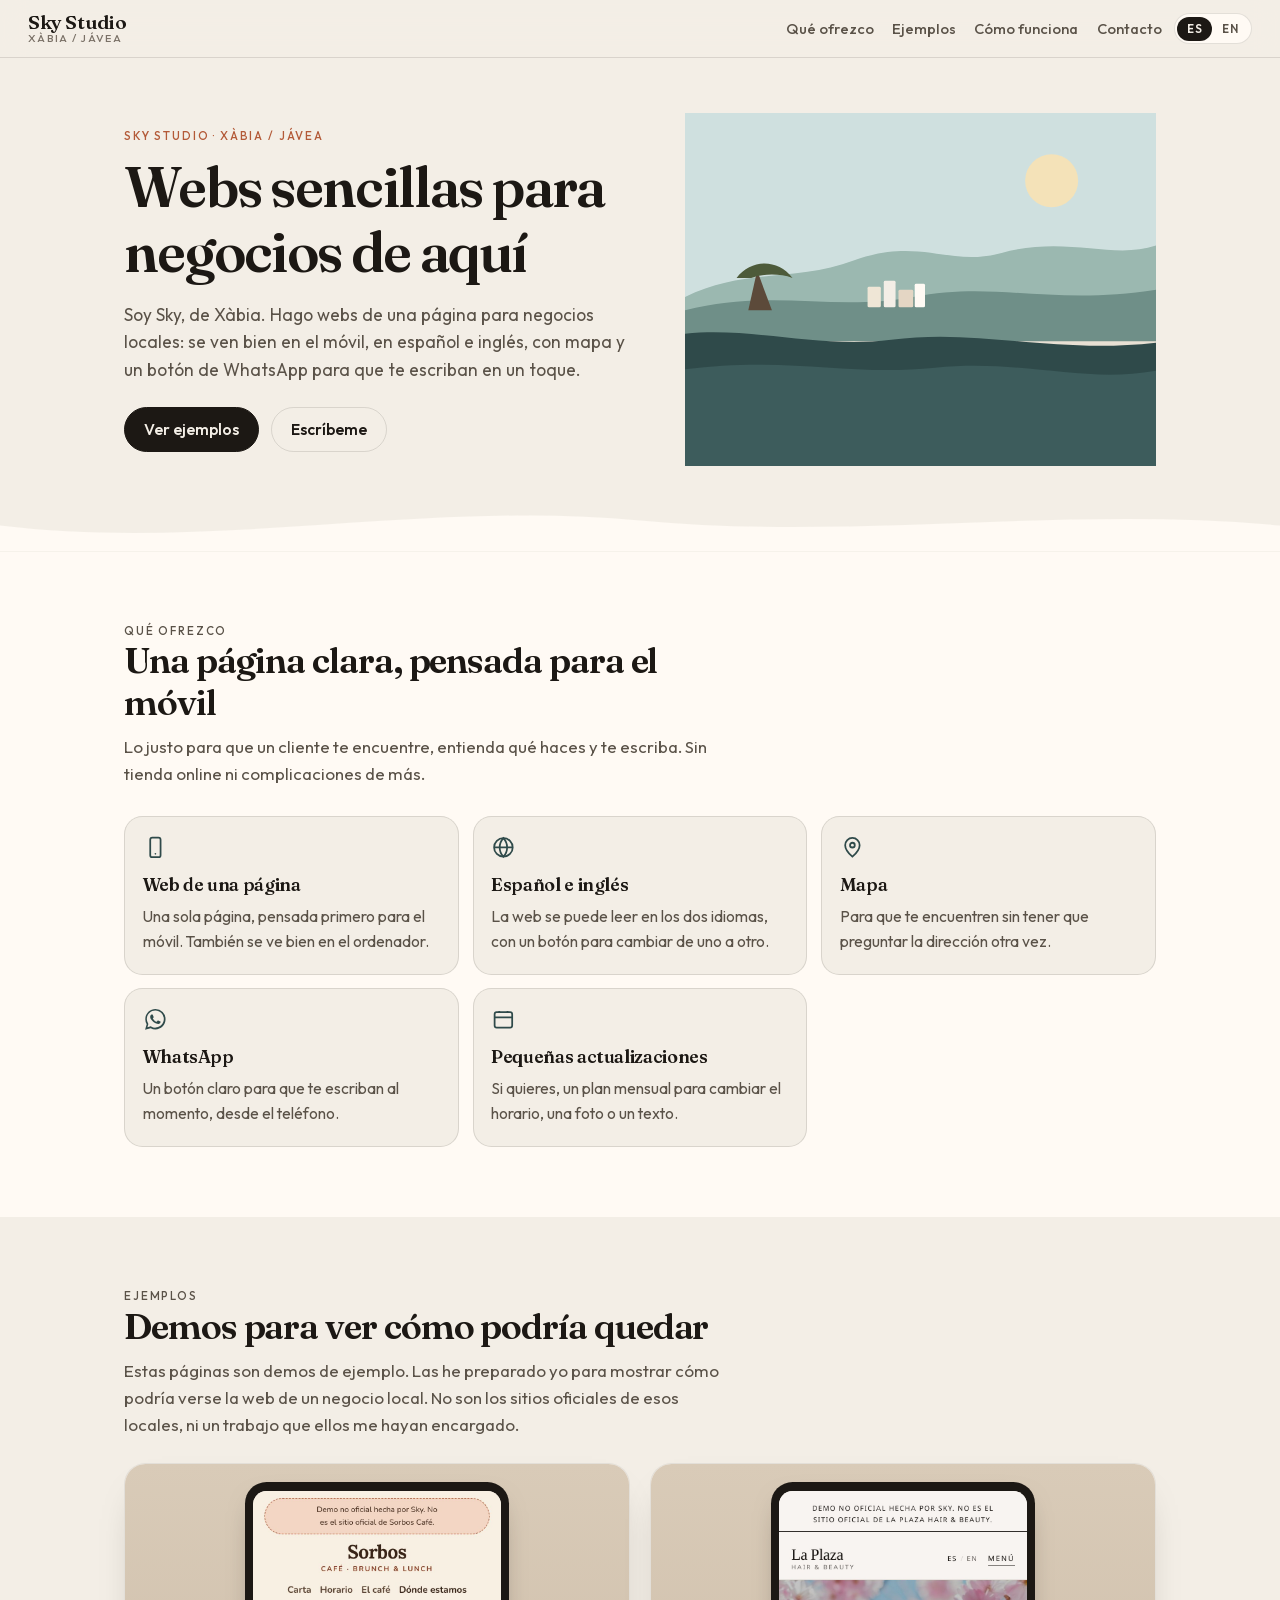
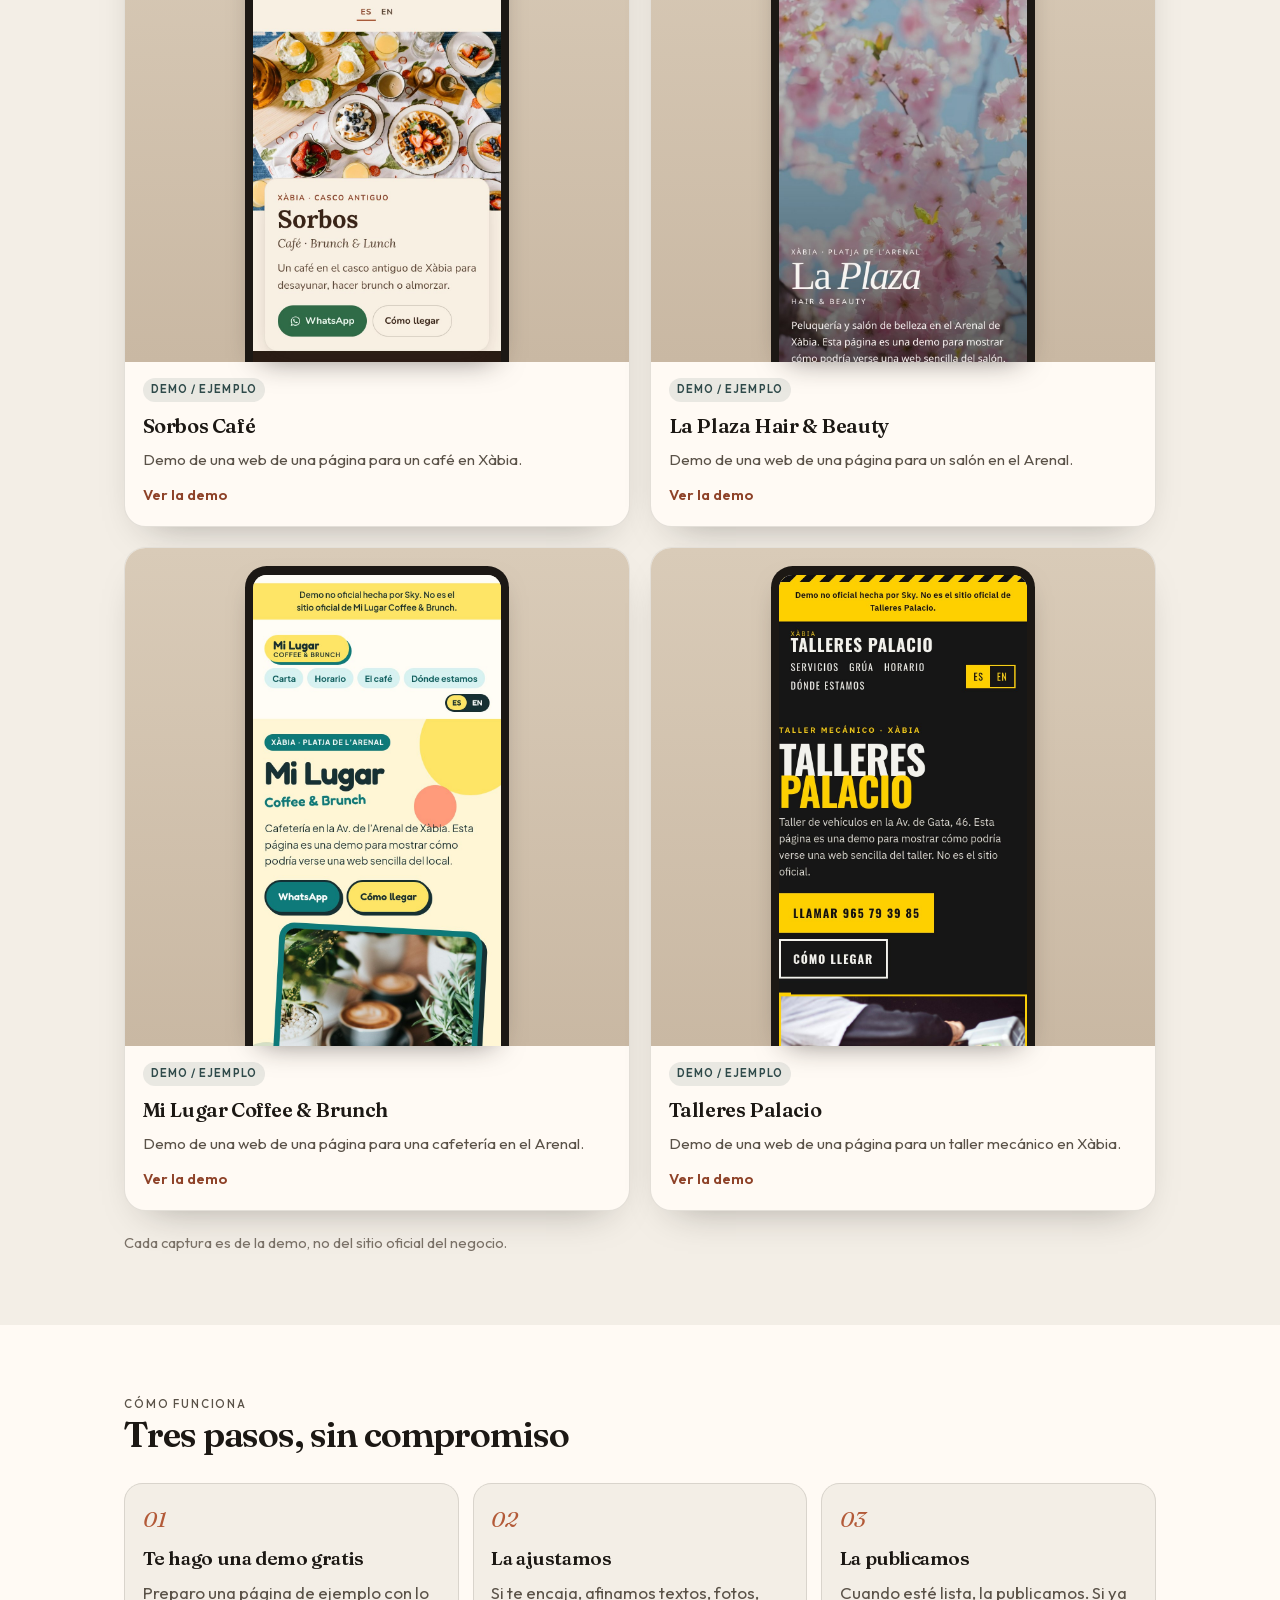
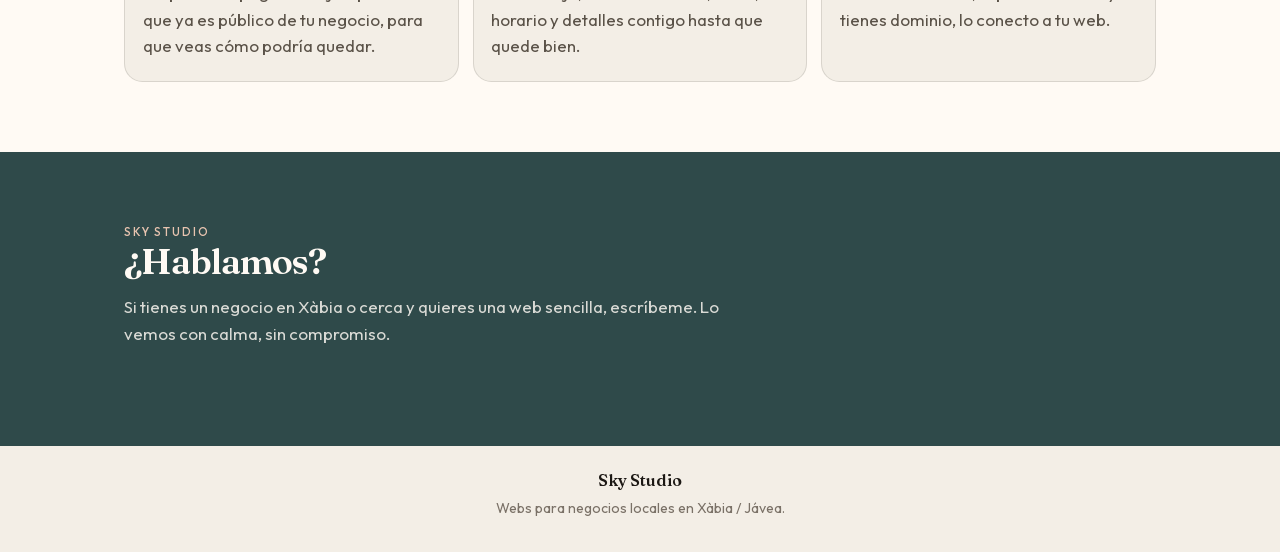
==== commit e5cf5713: "Add an unofficial Talleres Palacio demo and list it on Sky Studio Give the workshop its own industri" ====
--- a/index.html
+++ b/index.html
@@ -143,8 +143,8 @@
           <p class="eyebrow" data-es="Ejemplos" data-en="Examples">Ejemplos</p>
           <h2 data-lang="es">Demos para ver cómo podría quedar</h2>
           <h2 data-lang="en" hidden>Demos, to show how a site could look</h2>
-          <p data-lang="es">Estas tres páginas son demos de ejemplo. Las he preparado yo para mostrar cómo podría verse la web de un negocio local. No son los sitios oficiales de esos locales, ni un trabajo que ellos me hayan encargado.</p>
-          <p data-lang="en" hidden>These three pages are example demos. I made them to show how a local business website could look. They are not those businesses’ official sites, and they were not commissioned by them.</p>
+          <p data-lang="es">Estas páginas son demos de ejemplo. Las he preparado yo para mostrar cómo podría verse la web de un negocio local. No son los sitios oficiales de esos locales, ni un trabajo que ellos me hayan encargado.</p>
+          <p data-lang="en" hidden>These pages are example demos. I made them to show how a local business website could look. They are not those businesses’ official sites, and they were not commissioned by them.</p>
         </div>
         <div class="work-grid">
           <a class="work-card" href="./sorbos-cafe/">
@@ -186,6 +186,20 @@
               <h3>Mi Lugar Coffee &amp; Brunch</h3>
               <p data-lang="es">Demo de una web de una página para una cafetería en el Arenal.</p>
               <p data-lang="en" hidden>A one-page website demo for a café in the Arenal.</p>
+              <span class="work-link" data-es="Ver la demo" data-en="View the demo">Ver la demo</span>
+            </div>
+          </a>
+          <a class="work-card" href="./talleres-palacio/">
+            <div class="work-preview">
+              <div class="phone">
+                <img src="assets/images/demos/talleres-palacio.jpg" width="780" height="1480" alt="Captura de la demo de Talleres Palacio. No es el sitio oficial.">
+              </div>
+            </div>
+            <div class="work-body">
+              <span class="badge">Demo / ejemplo</span>
+              <h3>Talleres Palacio</h3>
+              <p data-lang="es">Demo de una web de una página para un taller mecánico en Xàbia.</p>
+              <p data-lang="en" hidden>A one-page website demo for a vehicle workshop in Xàbia.</p>
               <span class="work-link" data-es="Ver la demo" data-en="View the demo">Ver la demo</span>
             </div>
           </a>
--- a/assets/css/styles.css
+++ b/assets/css/styles.css
@@ -651,6 +651,7 @@
 
 @media (min-width: 720px) {
   :root { --pad: 1.75rem; }
+  .work-grid { grid-template-columns: repeat(2, minmax(0, 1fr)); }
   .offer-grid { grid-template-columns: repeat(2, minmax(0, 1fr)); }
   .offer-grid .offer-card:last-child { grid-column: 1 / -1; }
   .step-grid { grid-template-columns: repeat(3, minmax(0, 1fr)); }
@@ -667,10 +668,10 @@
     grid-template-columns: repeat(3, minmax(0, 1fr));
   }
   .offer-grid .offer-card:last-child { grid-column: auto; }
-  .work-grid { grid-template-columns: repeat(3, minmax(0, 1fr)); }
+  .work-grid { grid-template-columns: repeat(2, minmax(0, 1fr)); }
   .section { padding: 4.4rem 0; }
 }
 
 @media (min-width: 880px) and (max-width: 959px) {
-  .work-grid { grid-template-columns: repeat(3, minmax(0, 1fr)); }
-}
+  .work-grid { grid-template-columns: repeat(2, minmax(0, 1fr)); }
+}
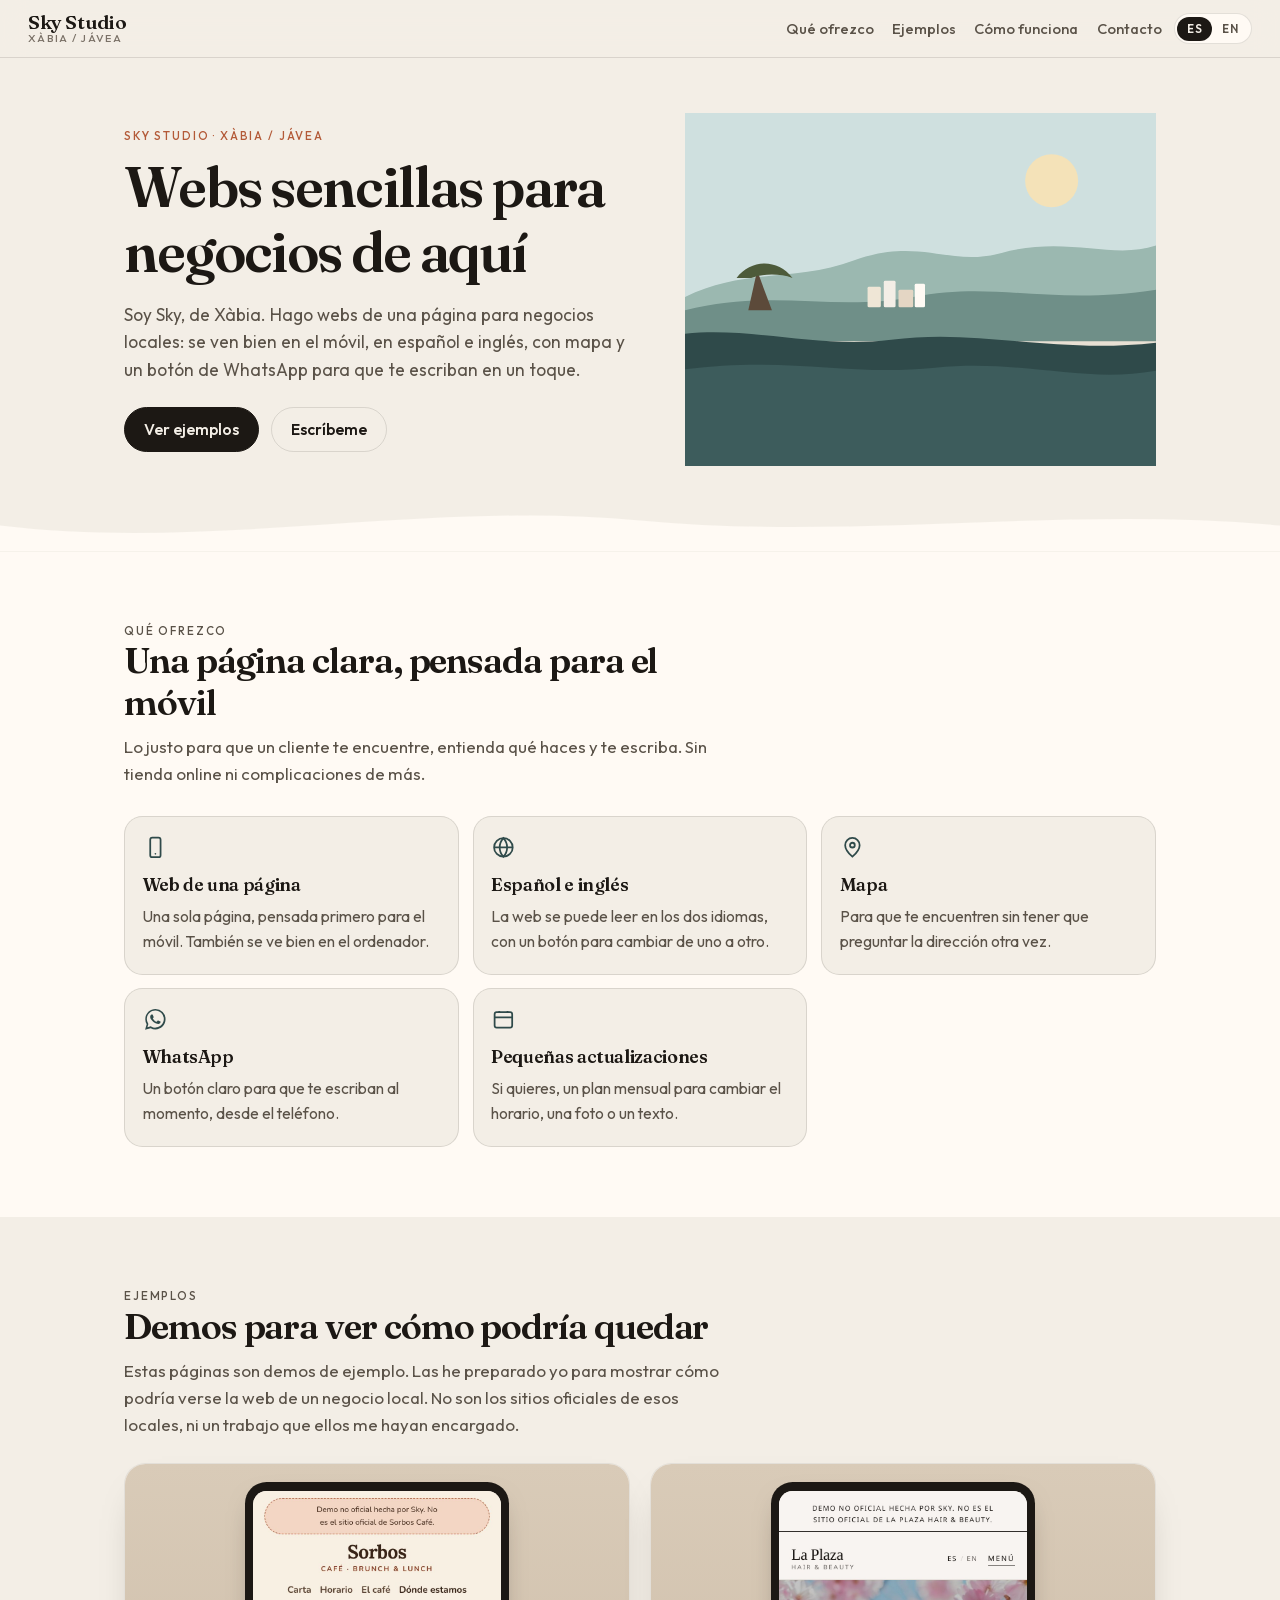
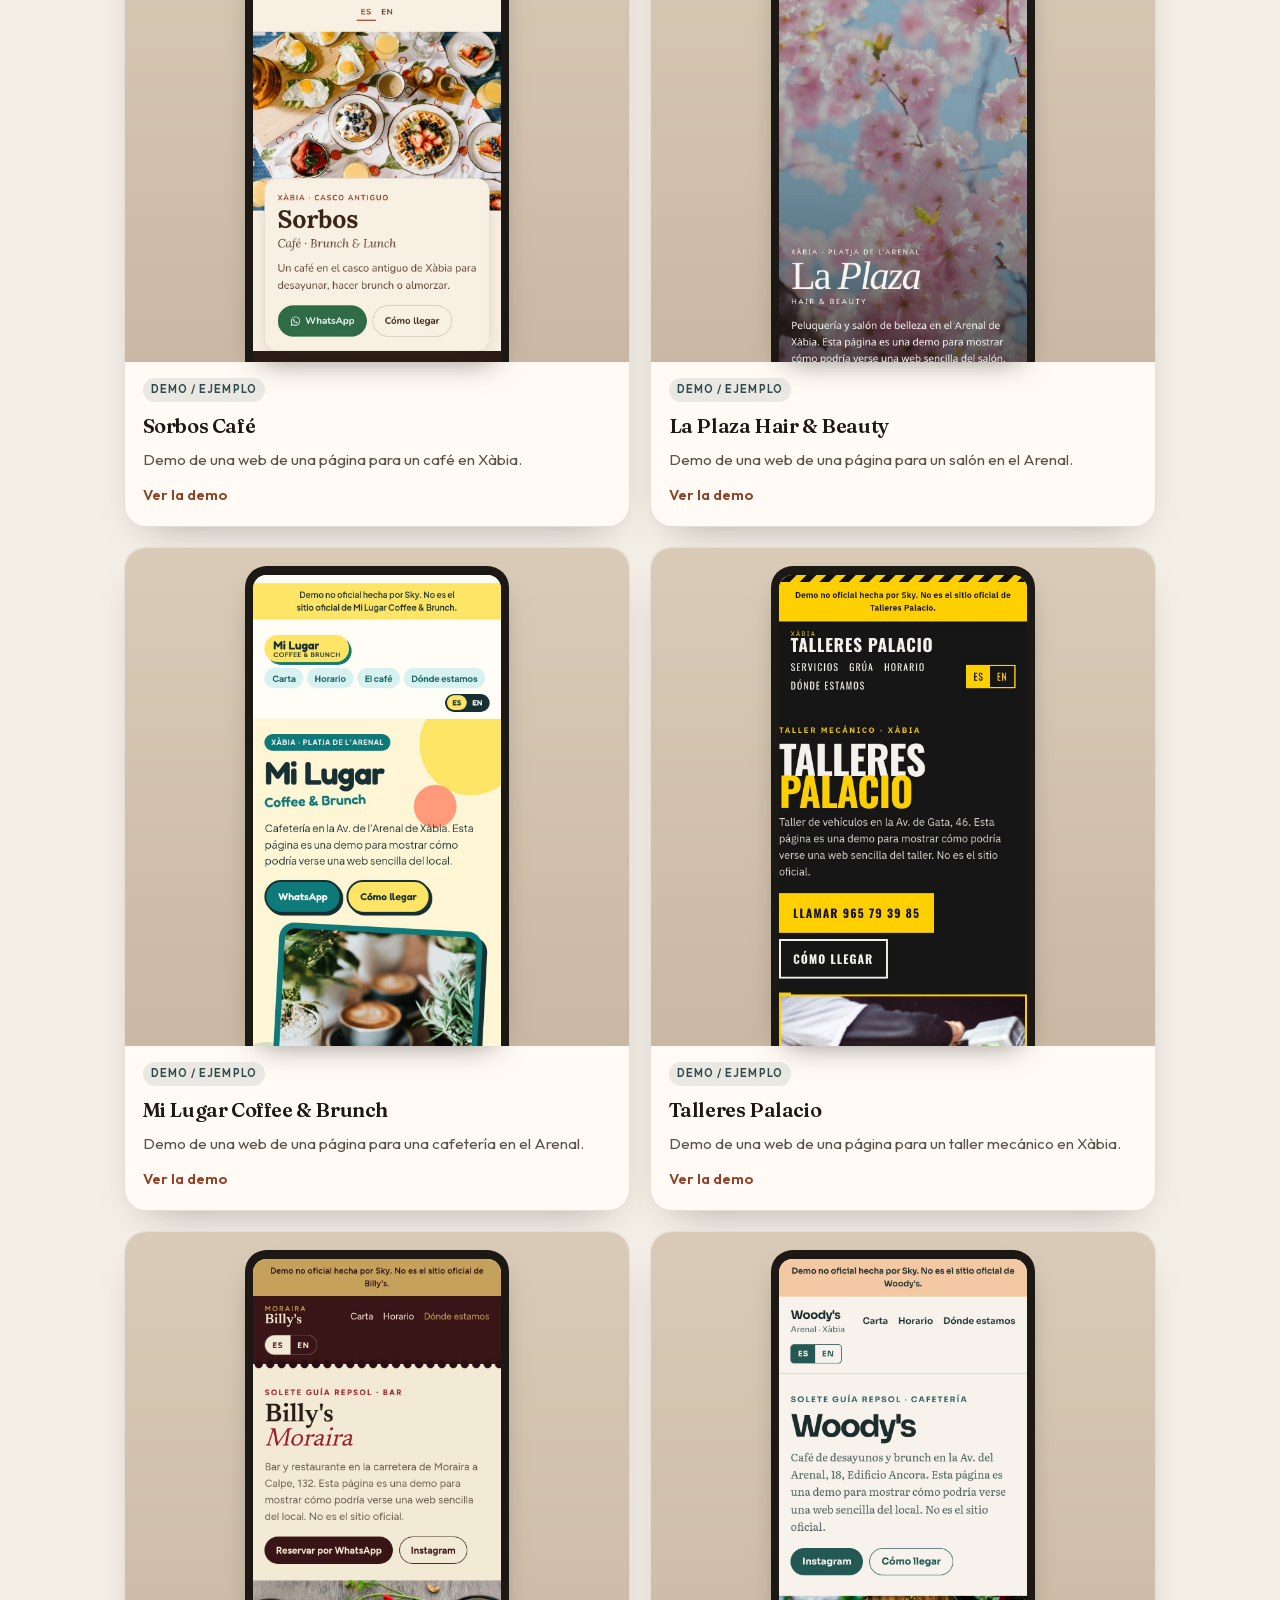
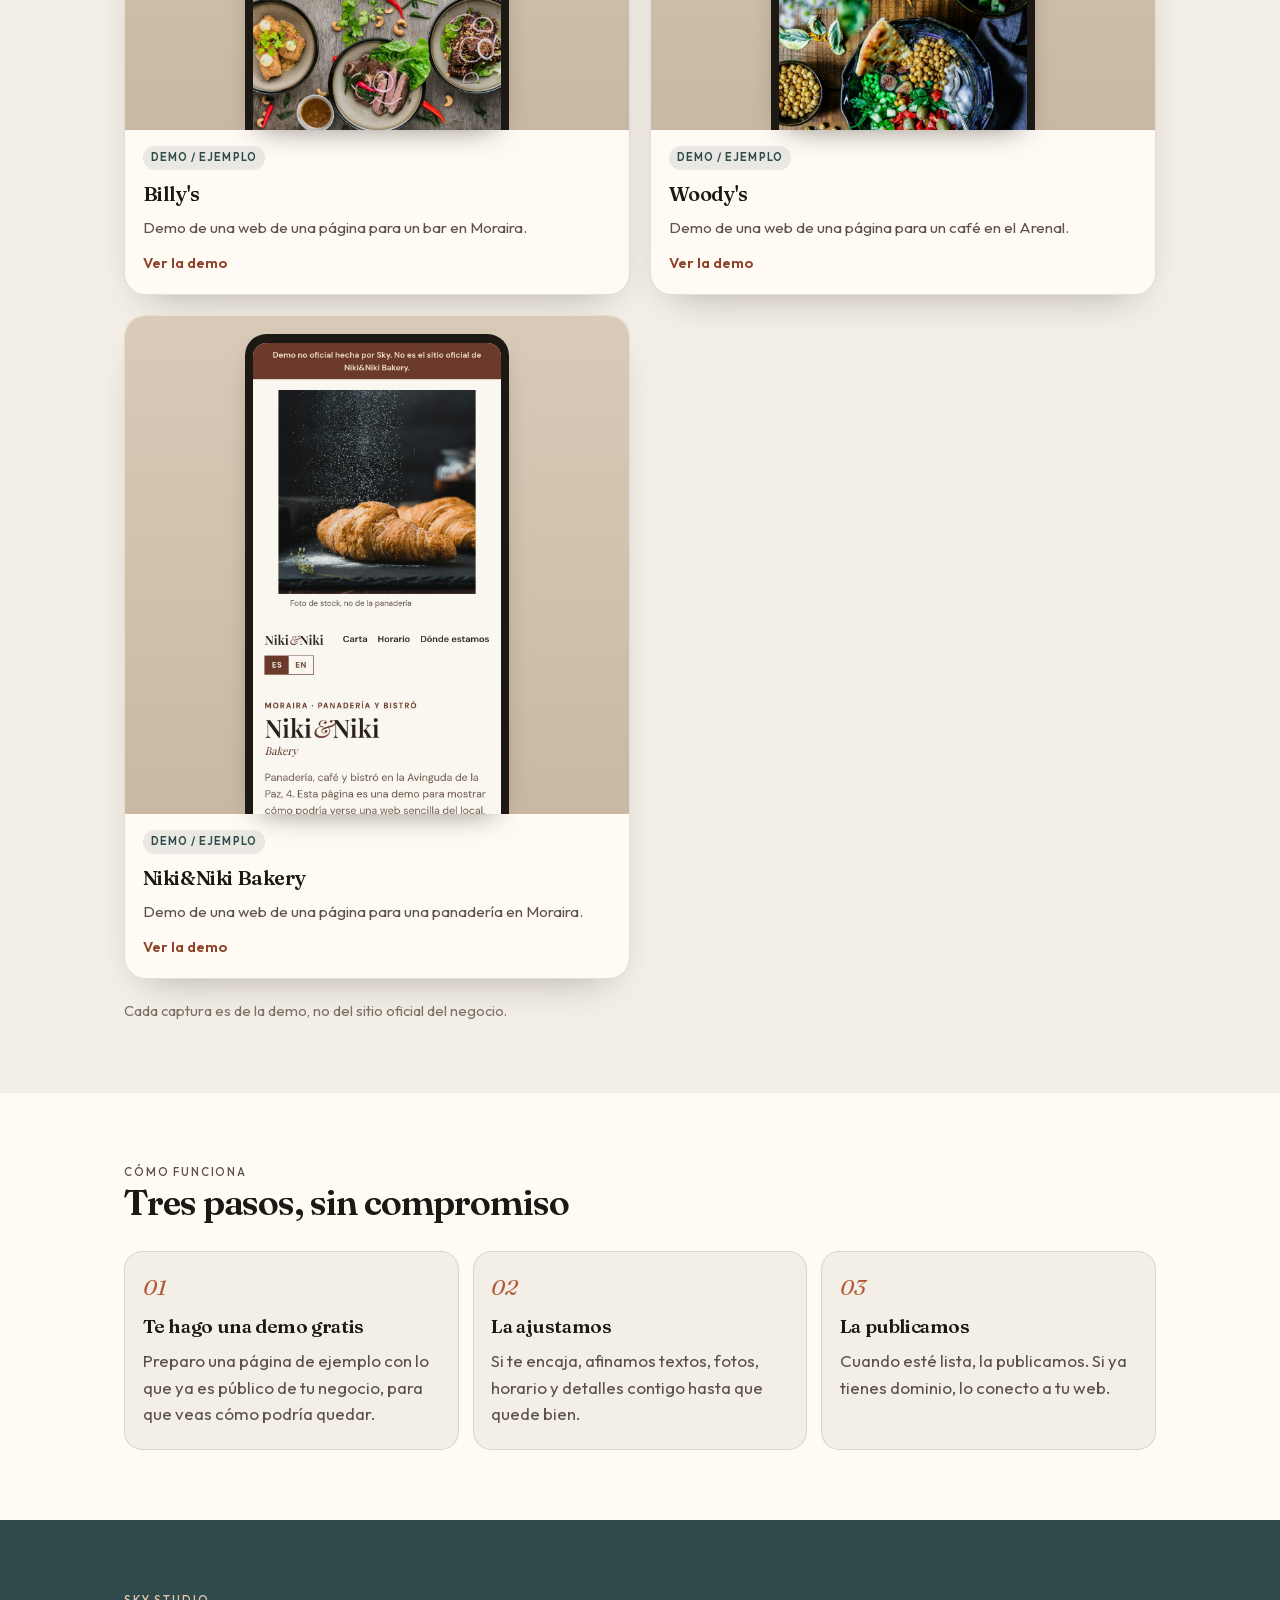
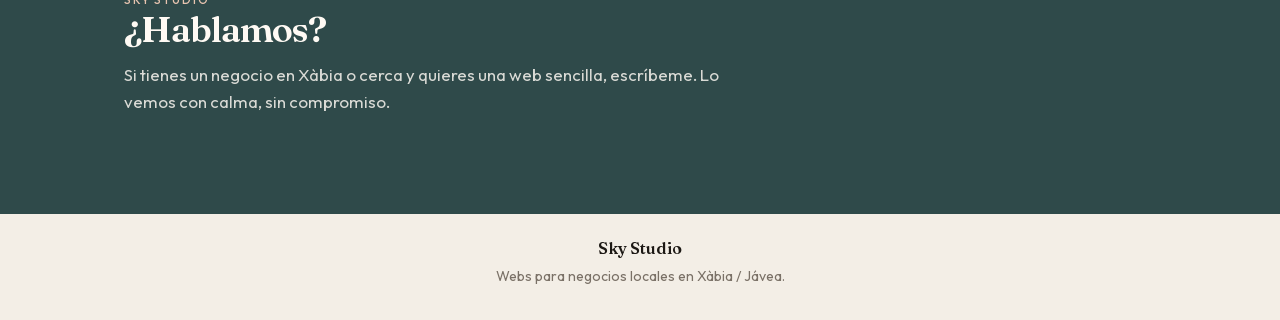
==== commit 6bdb90d0: "Add unofficial demos for Billy's, Woody's, and Niki&Niki Bakery Each is a distinct one-page ES/EN de" ====
--- a/index.html
+++ b/index.html
@@ -203,6 +203,48 @@
               <span class="work-link" data-es="Ver la demo" data-en="View the demo">Ver la demo</span>
             </div>
           </a>
+          <a class="work-card" href="./billys-moraira/">
+            <div class="work-preview">
+              <div class="phone">
+                <img src="assets/images/demos/billys-moraira.jpg" width="780" height="1480" alt="Captura de la demo de Billy's. No es el sitio oficial.">
+              </div>
+            </div>
+            <div class="work-body">
+              <span class="badge">Demo / ejemplo</span>
+              <h3>Billy's</h3>
+              <p data-lang="es">Demo de una web de una página para un bar en Moraira.</p>
+              <p data-lang="en" hidden>A one-page website demo for a bar in Moraira.</p>
+              <span class="work-link" data-es="Ver la demo" data-en="View the demo">Ver la demo</span>
+            </div>
+          </a>
+          <a class="work-card" href="./woodys-javea/">
+            <div class="work-preview">
+              <div class="phone">
+                <img src="assets/images/demos/woodys-javea.jpg" width="780" height="1480" alt="Captura de la demo de Woody's. No es el sitio oficial.">
+              </div>
+            </div>
+            <div class="work-body">
+              <span class="badge">Demo / ejemplo</span>
+              <h3>Woody's</h3>
+              <p data-lang="es">Demo de una web de una página para un café en el Arenal.</p>
+              <p data-lang="en" hidden>A one-page website demo for a café in the Arenal.</p>
+              <span class="work-link" data-es="Ver la demo" data-en="View the demo">Ver la demo</span>
+            </div>
+          </a>
+          <a class="work-card" href="./niki-niki-bakery/">
+            <div class="work-preview">
+              <div class="phone">
+                <img src="assets/images/demos/niki-niki-bakery.jpg" width="780" height="1480" alt="Captura de la demo de Niki&amp;Niki Bakery. No es el sitio oficial.">
+              </div>
+            </div>
+            <div class="work-body">
+              <span class="badge">Demo / ejemplo</span>
+              <h3>Niki&amp;Niki Bakery</h3>
+              <p data-lang="es">Demo de una web de una página para una panadería en Moraira.</p>
+              <p data-lang="en" hidden>A one-page website demo for a bakery in Moraira.</p>
+              <span class="work-link" data-es="Ver la demo" data-en="View the demo">Ver la demo</span>
+            </div>
+          </a>
         </div>
         <p class="work-note" data-lang="es">Cada captura es de la demo, no del sitio oficial del negocio.</p>
         <p class="work-note" data-lang="en" hidden>Each screenshot is of the demo, not of the business’s official site.</p>
